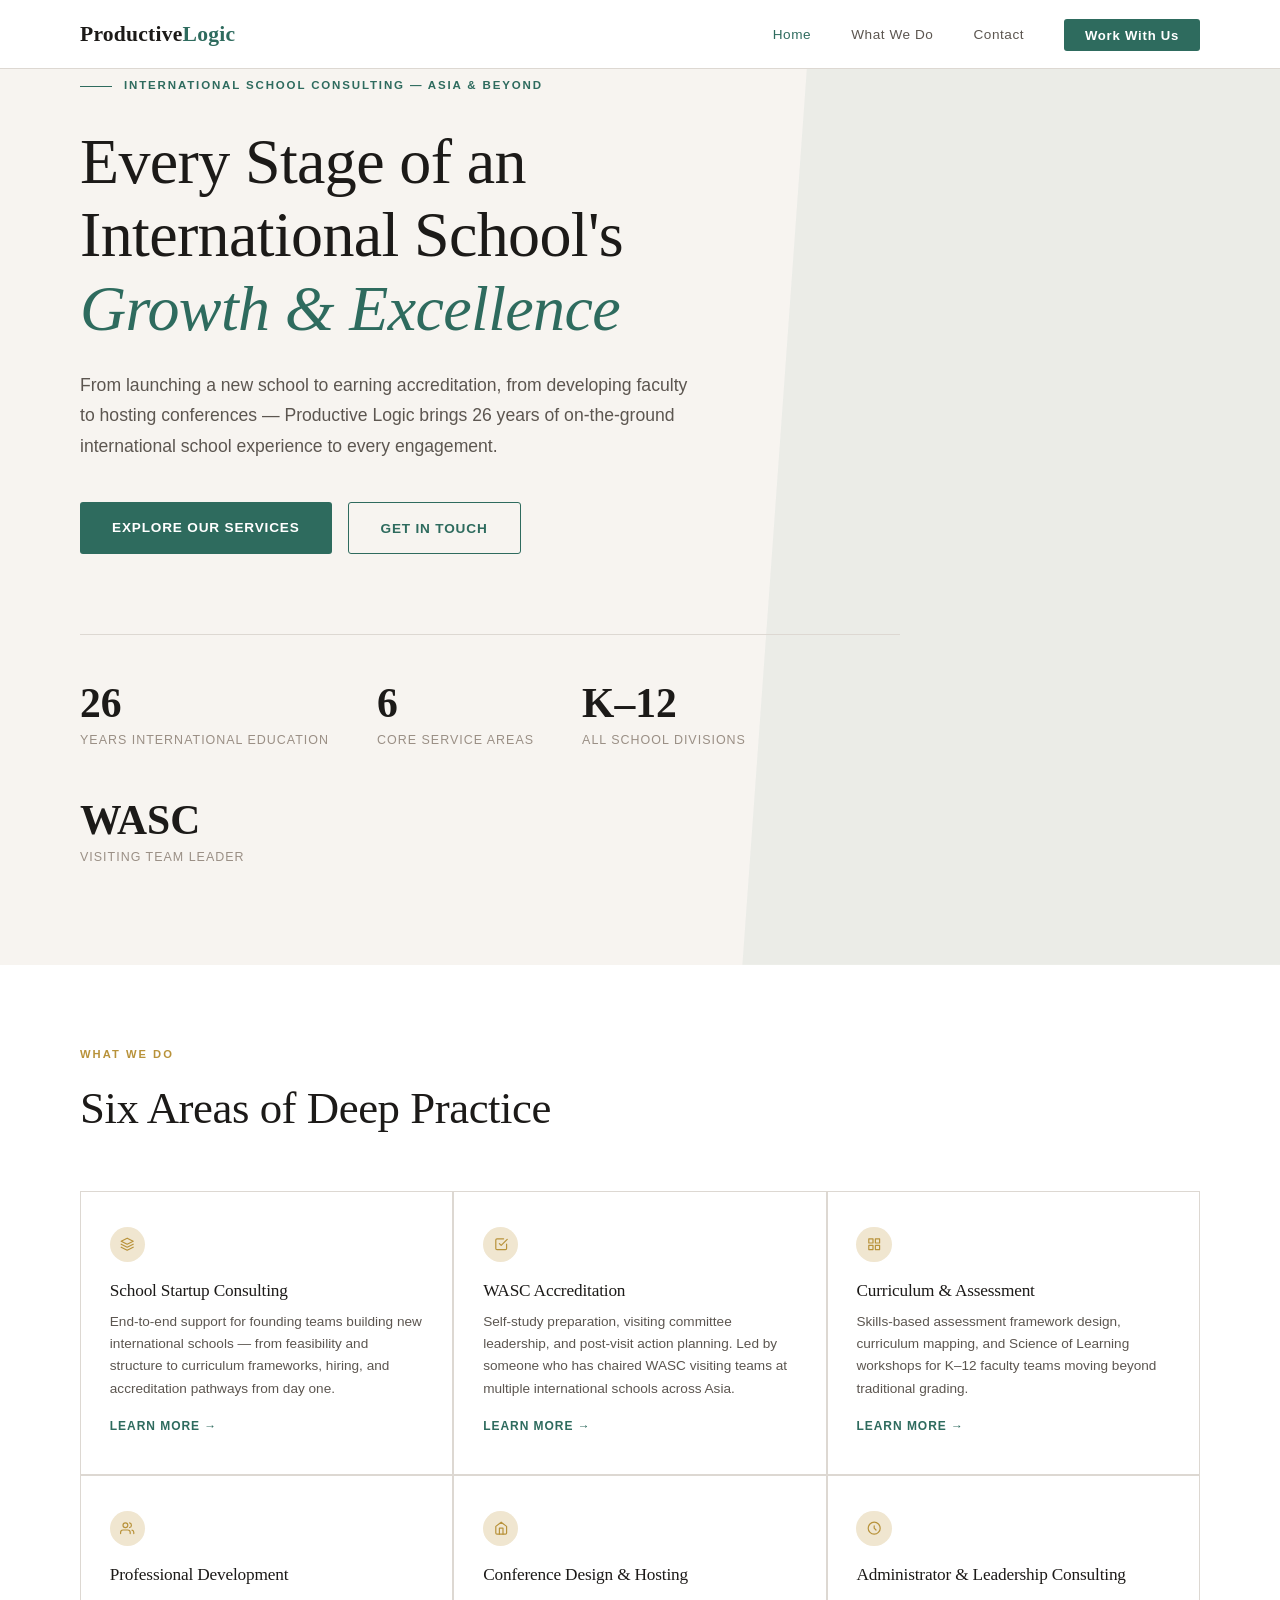
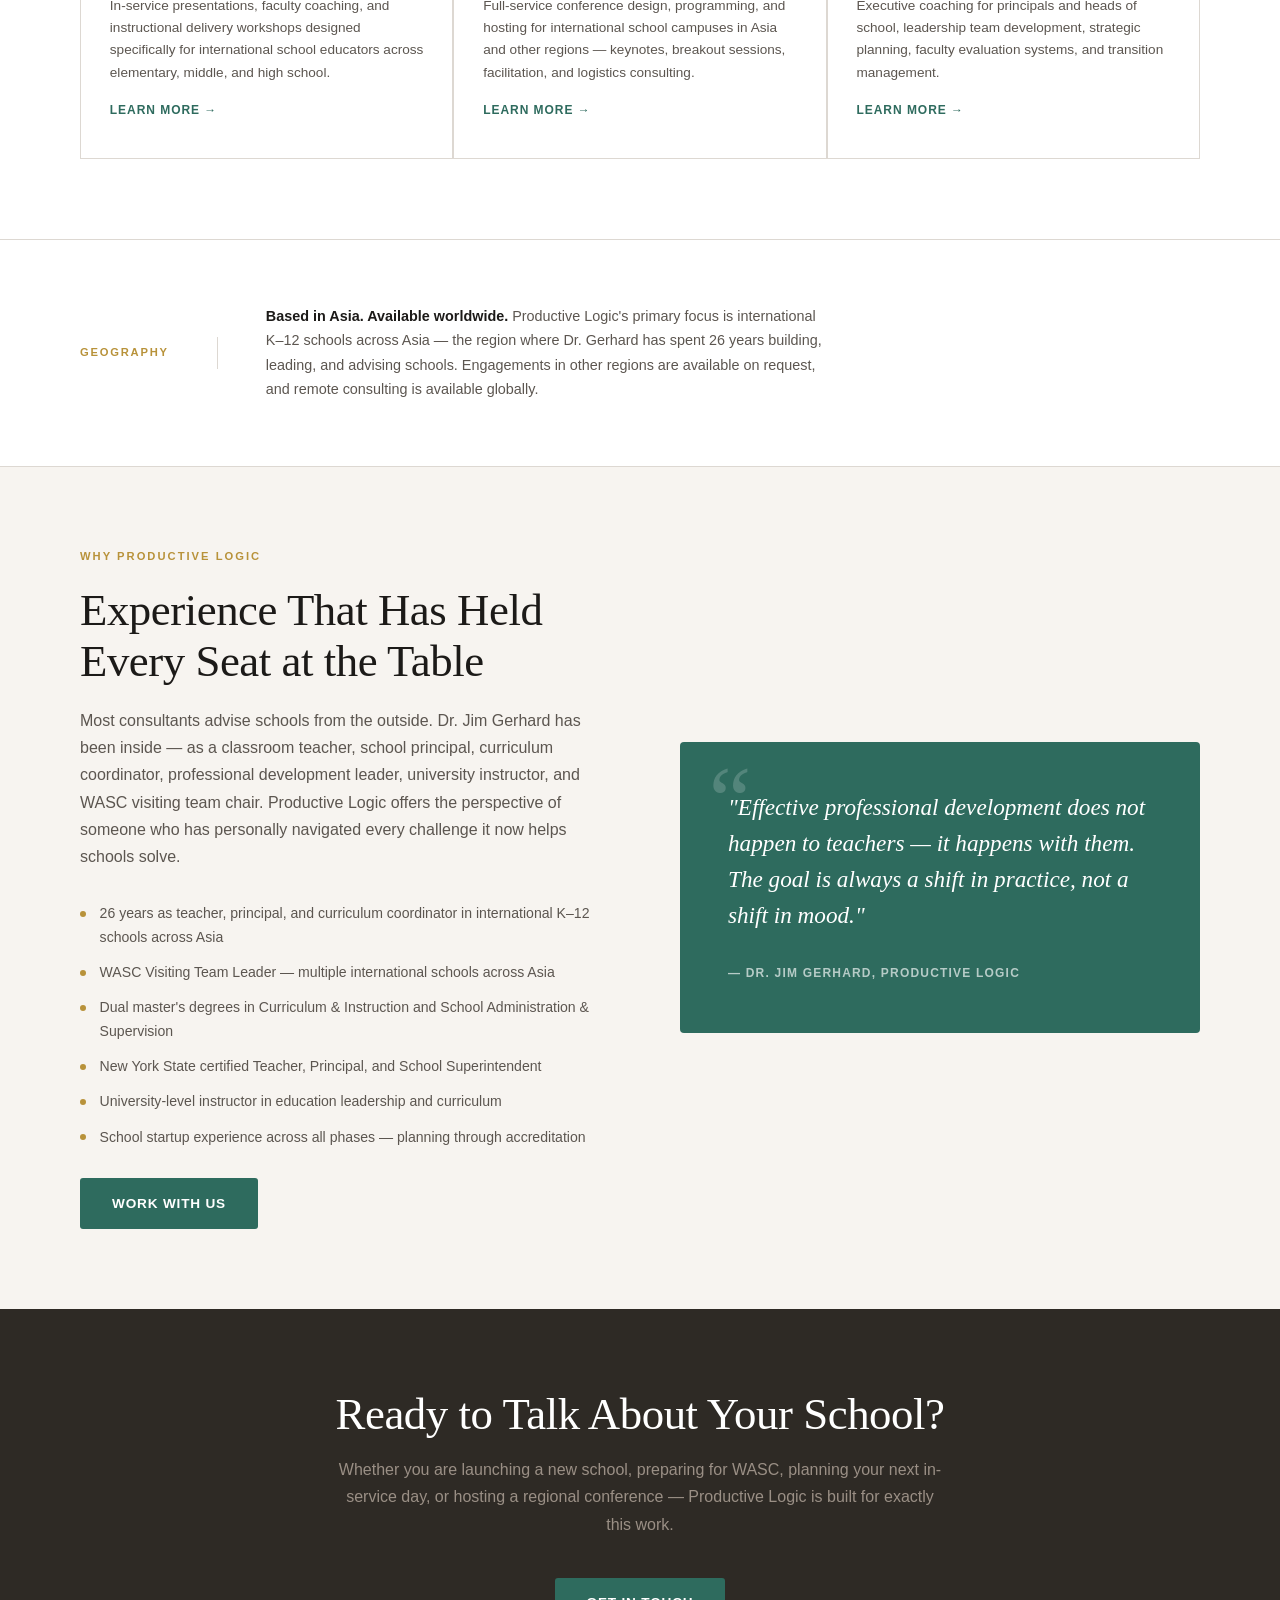
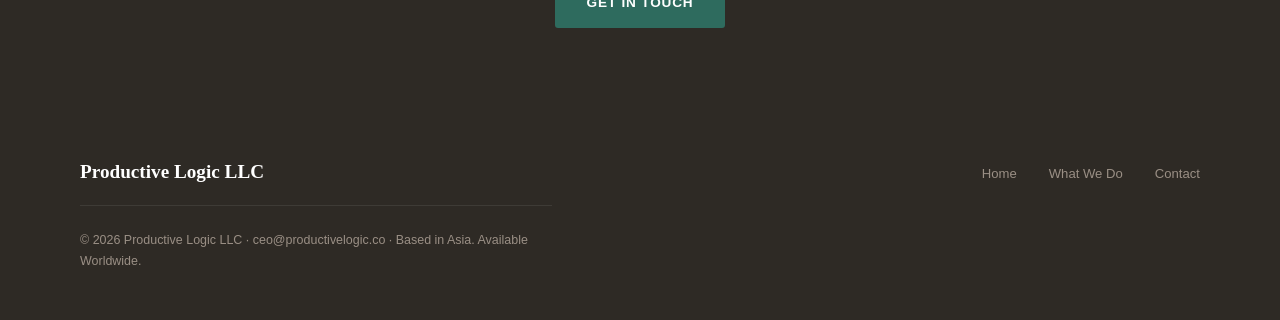
==== index.html @ 3f5b467a "Rename index (1).html to index.html" ====
<!DOCTYPE html>
<html lang="en">
<head>
  <meta charset="UTF-8" />
  <meta name="viewport" content="width=device-width, initial-scale=1.0" />
  <title>Productive Logic — International School Consulting & Professional Development</title>
  <meta name="description" content="Productive Logic partners with international K–12 schools across Asia and beyond — from school startup to WASC accreditation, professional development, curriculum design, conference hosting, and leadership consulting." />
  <link rel="stylesheet" href="css/style.css" />
  <style>
    /* ── Hero ── */
    .hero {
      min-height: 92vh;
      display: flex;
      align-items: center;
      background: var(--warm-bg);
      position: relative;
      overflow: hidden;
    }
    .hero::before {
      content: '';
      position: absolute;
      top: 0; right: 0;
      width: 42%;
      height: 100%;
      background: var(--accent);
      opacity: 0.06;
      clip-path: polygon(12% 0, 100% 0, 100% 100%, 0% 100%);
    }
    .hero-content { position: relative; z-index: 1; max-width: 820px; }
    .hero-eyebrow {
      display: inline-flex;
      align-items: center;
      gap: 0.75rem;
      font-size: 0.72rem;
      font-weight: 600;
      letter-spacing: 0.16em;
      text-transform: uppercase;
      color: var(--accent);
      margin-bottom: 1.8rem;
    }
    .hero-eyebrow::before {
      content: '';
      display: block;
      width: 2rem;
      height: 1.5px;
      background: var(--accent);
    }
    .hero h1 { margin-bottom: 1.5rem; color: var(--ink); }
    .hero h1 em { font-style: italic; color: var(--accent); }
    .hero-sub {
      font-size: 1.1rem;
      line-height: 1.75;
      color: var(--slate);
      margin-bottom: 2.5rem;
      max-width: 64ch;
    }
    .hero-actions { display: flex; gap: 1rem; flex-wrap: wrap; }
    .hero-stat-row {
      display: flex;
      gap: 3rem;
      margin-top: 5rem;
      padding-top: 3rem;
      border-top: 1px solid var(--rule);
      flex-wrap: wrap;
    }
    .hero-stat strong {
      display: block;
      font-family: 'Cormorant Garamond', serif;
      font-size: 2.6rem;
      font-weight: 600;
      color: var(--ink);
      line-height: 1;
    }
    .hero-stat span {
      font-size: 0.78rem;
      font-weight: 500;
      letter-spacing: 0.08em;
      text-transform: uppercase;
      color: var(--mid);
    }

    /* ── Services Grid ── */
    .services-strip { background: var(--white); padding: 5rem 0; }
    .services-grid {
      display: grid;
      grid-template-columns: repeat(3, 1fr);
      gap: 2px;
      background: var(--rule);
      border: 1px solid var(--rule);
      margin-top: 3.5rem;
    }
    .service-card {
      background: var(--white);
      padding: 2.2rem 1.8rem;
      transition: background 0.22s;
    }
    .service-card:hover { background: var(--warm-bg); }
    .service-icon {
      width: 2.2rem;
      height: 2.2rem;
      background: var(--gold-lt);
      border-radius: 50%;
      display: flex;
      align-items: center;
      justify-content: center;
      margin-bottom: 1.2rem;
    }
    .service-icon svg {
      width: 0.9rem; height: 0.9rem;
      stroke: var(--gold); fill: none;
      stroke-width: 2; stroke-linecap: round; stroke-linejoin: round;
    }
    .service-card h3 { font-size: 1.08rem; color: var(--ink); margin-bottom: 0.6rem; }
    .service-card p  { font-size: 0.85rem; line-height: 1.65; color: var(--slate); }
    .card-link {
      display: inline-flex;
      align-items: center;
      gap: 0.4rem;
      margin-top: 1rem;
      font-size: 0.75rem;
      font-weight: 600;
      letter-spacing: 0.08em;
      text-transform: uppercase;
      color: var(--accent);
      transition: gap 0.2s;
    }
    .card-link:hover { gap: 0.7rem; }

    /* ── Why Strip ── */
    .why-strip { background: var(--warm-bg); padding: 5rem 0; }
    .why-inner {
      display: grid;
      grid-template-columns: 1fr 1fr;
      gap: 5rem;
      align-items: center;
    }
    .why-text h2 { margin-bottom: 1.2rem; }
    .why-text p  { margin-bottom: 1rem; }
    .why-credentials {
      list-style: none;
      margin-top: 2rem;
      display: flex;
      flex-direction: column;
      gap: 0.7rem;
    }
    .why-credentials li {
      display: flex;
      align-items: flex-start;
      gap: 0.85rem;
      font-size: 0.88rem;
      color: var(--slate);
    }
    .why-credentials li::before {
      content: '';
      flex-shrink: 0;
      width: 6px; height: 6px;
      border-radius: 50%;
      background: var(--gold);
      margin-top: 0.55rem;
    }
    .why-pull {
      background: var(--accent);
      color: var(--white);
      padding: 3rem;
      border-radius: 4px;
      position: relative;
    }
    .why-pull::before {
      content: '\201C';
      font-family: 'Cormorant Garamond', serif;
      font-size: 6rem;
      line-height: 0.7;
      color: rgba(255,255,255,0.18);
      position: absolute;
      top: 1.5rem; left: 1.8rem;
    }
    .why-pull blockquote {
      font-family: 'Cormorant Garamond', serif;
      font-size: 1.45rem;
      font-style: italic;
      line-height: 1.55;
      color: var(--white);
      position: relative;
      z-index: 1;
      margin-bottom: 1.5rem;
    }
    .why-pull cite {
      font-size: 0.75rem;
      font-style: normal;
      font-weight: 600;
      letter-spacing: 0.1em;
      text-transform: uppercase;
      color: rgba(255,255,255,0.65);
    }

    /* ── Geography strip ── */
    .geo-strip {
      background: var(--white);
      padding: 4rem 0;
      border-top: 1px solid var(--rule);
      border-bottom: 1px solid var(--rule);
    }
    .geo-inner {
      display: flex;
      align-items: center;
      gap: 3rem;
      flex-wrap: wrap;
    }
    .geo-label {
      font-size: 0.7rem;
      font-weight: 600;
      letter-spacing: 0.16em;
      text-transform: uppercase;
      color: var(--gold);
      flex-shrink: 0;
    }
    .geo-rule { width: 1px; height: 2rem; background: var(--rule); }
    .geo-text {
      font-size: 0.9rem;
      color: var(--slate);
      max-width: 70ch;
    }
    .geo-text strong { color: var(--ink); }

    /* ── CTA Banner ── */
    .cta-banner { background: var(--warm-dark); padding: 5rem 0; text-align: center; }
    .cta-banner h2 { color: var(--white); margin-bottom: 1rem; }
    .cta-banner p  { color: var(--mid); margin: 0 auto 2.5rem; font-size: 1rem; }

    @media (max-width: 900px) {
      .services-grid { grid-template-columns: repeat(2, 1fr); }
    }
    @media (max-width: 768px) {
      .hero { min-height: auto; padding: 4rem 0 3rem; }
      .hero-stat-row { gap: 2rem; margin-top: 3rem; padding-top: 2rem; }
      .services-grid { grid-template-columns: 1fr; }
      .why-inner { grid-template-columns: 1fr; gap: 2.5rem; }
      .geo-rule { display: none; }
    }
  </style>
</head>
<body class="page-body">

  <nav>
    <div class="nav-inner">
      <a href="index.html" class="nav-logo">Productive<span>Logic</span></a>
      <button class="nav-toggle" aria-label="Toggle menu"><span></span><span></span><span></span></button>
      <ul class="nav-links">
        <li><a href="index.html" class="active">Home</a></li>
        <li><a href="what-we-do.html">What We Do</a></li>
        <li><a href="contact.html">Contact</a></li>
        <li><a href="contact.html" class="nav-cta">Work With Us</a></li>
      </ul>
    </div>
  </nav>

  <section class="hero">
    <div class="container">
      <div class="hero-content">
        <span class="hero-eyebrow">International School Consulting — Asia &amp; Beyond</span>
        <h1>Every Stage of an<br>International School's<br><em>Growth &amp; Excellence</em></h1>
        <p class="hero-sub">
          From launching a new school to earning accreditation, from developing faculty to hosting conferences — Productive Logic brings 26 years of on-the-ground international school experience to every engagement.
        </p>
        <div class="hero-actions">
          <a href="what-we-do.html" class="btn btn-primary">Explore Our Services</a>
          <a href="contact.html" class="btn btn-outline">Get in Touch</a>
        </div>
        <div class="hero-stat-row">
          <div class="hero-stat"><strong>26</strong><span>Years International Education</span></div>
          <div class="hero-stat"><strong>6</strong><span>Core Service Areas</span></div>
          <div class="hero-stat"><strong>K–12</strong><span>All School Divisions</span></div>
          <div class="hero-stat"><strong>WASC</strong><span>Visiting Team Leader</span></div>
        </div>
      </div>
    </div>
  </section>

  <section class="services-strip">
    <div class="container">
      <span class="section-label">What We Do</span>
      <h2>Six Areas of Deep Practice</h2>

      <div class="services-grid">

        <div class="service-card">
          <div class="service-icon">
            <svg viewBox="0 0 24 24"><path d="M12 2L2 7l10 5 10-5-10-5zM2 17l10 5 10-5M2 12l10 5 10-5"/></svg>
          </div>
          <h3>School Startup Consulting</h3>
          <p>End-to-end support for founding teams building new international schools — from feasibility and structure to curriculum frameworks, hiring, and accreditation pathways from day one.</p>
          <a href="what-we-do.html#startup" class="card-link">Learn more →</a>
        </div>

        <div class="service-card">
          <div class="service-icon">
            <svg viewBox="0 0 24 24"><path d="M9 11l3 3L22 4"/><path d="M21 12v7a2 2 0 01-2 2H5a2 2 0 01-2-2V5a2 2 0 012-2h11"/></svg>
          </div>
          <h3>WASC Accreditation</h3>
          <p>Self-study preparation, visiting committee leadership, and post-visit action planning. Led by someone who has chaired WASC visiting teams at multiple international schools across Asia.</p>
          <a href="what-we-do.html#wasc" class="card-link">Learn more →</a>
        </div>

        <div class="service-card">
          <div class="service-icon">
            <svg viewBox="0 0 24 24"><rect x="3" y="3" width="7" height="7"/><rect x="14" y="3" width="7" height="7"/><rect x="14" y="14" width="7" height="7"/><rect x="3" y="14" width="7" height="7"/></svg>
          </div>
          <h3>Curriculum &amp; Assessment</h3>
          <p>Skills-based assessment framework design, curriculum mapping, and Science of Learning workshops for K–12 faculty teams moving beyond traditional grading.</p>
          <a href="what-we-do.html#curriculum" class="card-link">Learn more →</a>
        </div>

        <div class="service-card">
          <div class="service-icon">
            <svg viewBox="0 0 24 24"><path d="M17 21v-2a4 4 0 00-4-4H5a4 4 0 00-4 4v2"/><circle cx="9" cy="7" r="4"/><path d="M23 21v-2a4 4 0 00-3-3.87M16 3.13a4 4 0 010 7.75"/></svg>
          </div>
          <h3>Professional Development</h3>
          <p>In-service presentations, faculty coaching, and instructional delivery workshops designed specifically for international school educators across elementary, middle, and high school.</p>
          <a href="what-we-do.html#pd" class="card-link">Learn more →</a>
        </div>

        <div class="service-card">
          <div class="service-icon">
            <svg viewBox="0 0 24 24"><path d="M3 9l9-7 9 7v11a2 2 0 01-2 2H5a2 2 0 01-2-2z"/><polyline points="9 22 9 12 15 12 15 22"/></svg>
          </div>
          <h3>Conference Design &amp; Hosting</h3>
          <p>Full-service conference design, programming, and hosting for international school campuses in Asia and other regions — keynotes, breakout sessions, facilitation, and logistics consulting.</p>
          <a href="what-we-do.html#conferences" class="card-link">Learn more →</a>
        </div>

        <div class="service-card">
          <div class="service-icon">
            <svg viewBox="0 0 24 24"><circle cx="12" cy="12" r="10"/><path d="M12 8v4l3 3"/></svg>
          </div>
          <h3>Administrator &amp; Leadership Consulting</h3>
          <p>Executive coaching for principals and heads of school, leadership team development, strategic planning, faculty evaluation systems, and transition management.</p>
          <a href="what-we-do.html#leadership" class="card-link">Learn more →</a>
        </div>

      </div>
    </div>
  </section>

  <div class="geo-strip">
    <div class="container">
      <div class="geo-inner">
        <span class="geo-label">Geography</span>
        <div class="geo-rule"></div>
        <p class="geo-text">
          <strong>Based in Asia. Available worldwide.</strong> Productive Logic's primary focus is international K–12 schools across Asia — the region where Dr. Gerhard has spent 26 years building, leading, and advising schools. Engagements in other regions are available on request, and remote consulting is available globally.
        </p>
      </div>
    </div>
  </div>

  <section class="why-strip">
    <div class="container">
      <div class="why-inner">
        <div class="why-text">
          <span class="section-label">Why Productive Logic</span>
          <h2>Experience That Has Held Every Seat at the Table</h2>
          <p>
            Most consultants advise schools from the outside. Dr. Jim Gerhard has been inside — as a classroom teacher, school principal, curriculum coordinator, professional development leader, university instructor, and WASC visiting team chair. Productive Logic offers the perspective of someone who has personally navigated every challenge it now helps schools solve.
          </p>
          <ul class="why-credentials">
            <li>26 years as teacher, principal, and curriculum coordinator in international K–12 schools across Asia</li>
            <li>WASC Visiting Team Leader — multiple international schools across Asia</li>
            <li>Dual master's degrees in Curriculum &amp; Instruction and School Administration &amp; Supervision</li>
            <li>New York State certified Teacher, Principal, and School Superintendent</li>
            <li>University-level instructor in education leadership and curriculum</li>
            <li>School startup experience across all phases — planning through accreditation</li>
          </ul>
          <a href="contact.html" class="btn btn-primary" style="margin-top:1.8rem;">Work With Us</a>
        </div>
        <div class="why-pull">
          <blockquote>
            "Effective professional development does not happen to teachers — it happens with them. The goal is always a shift in practice, not a shift in mood."
          </blockquote>
          <cite>— Dr. Jim Gerhard, Productive Logic</cite>
        </div>
      </div>
    </div>
  </section>

  <section class="cta-banner">
    <div class="container">
      <h2>Ready to Talk About Your School?</h2>
      <p>Whether you are launching a new school, preparing for WASC, planning your next in-service day, or hosting a regional conference — Productive Logic is built for exactly this work.</p>
      <a href="contact.html" class="btn btn-primary">Get in Touch</a>
    </div>
  </section>

  <footer>
    <div class="container">
      <div class="footer-inner">
        <div class="footer-logo">Productive Logic LLC</div>
        <ul class="footer-links">
          <li><a href="index.html">Home</a></li>
          <li><a href="what-we-do.html">What We Do</a></li>
          <li><a href="contact.html">Contact</a></li>
        </ul>
      </div>
      <p class="footer-copy">© 2026 Productive Logic LLC · ceo@productivelogic.co · Based in Asia. Available Worldwide.</p>
    </div>
  </footer>

  <script src="js/main.js"></script>
</body>
</html>
---- css/style.css ----
/* ============================================
   PRODUCTIVE LOGIC — Design System
   Palette: Modern Warm
   ============================================ */

:root {
  --ink:        #1C1A18;
  --warm-dark:  #2E2A25;
  --slate:      #5C5650;
  --mid:        #9A8F85;
  --rule:       #DDD8D2;
  --warm-bg:    #F7F4F0;
  --white:      #FFFFFF;
  --accent:     #2E6B5E;   /* deep teal — confident, international */
  --accent-lt:  #3D8C7C;
  --gold:       #B8923A;   /* warm credential marker */
  --gold-lt:    #F0E6D0;
}

/* ---- Reset ---- */
*, *::before, *::after { box-sizing: border-box; margin: 0; padding: 0; }
html { font-size: 16px; scroll-behavior: smooth; }
img { display: block; max-width: 100%; }
a { color: inherit; text-decoration: none; }

/* ---- Typography ---- */
@import url('https://fonts.googleapis.com/css2?family=Cormorant+Garamond:ital,wght@0,400;0,500;0,600;1,400;1,500&family=Inter:wght@300;400;500;600&display=swap');

body {
  font-family: 'Inter', sans-serif;
  font-weight: 400;
  font-size: 1rem;
  line-height: 1.7;
  color: var(--ink);
  background: var(--white);
  -webkit-font-smoothing: antialiased;
}

h1, h2, h3, h4 {
  font-family: 'Cormorant Garamond', serif;
  font-weight: 500;
  line-height: 1.15;
  letter-spacing: -0.01em;
}

h1 { font-size: clamp(2.4rem, 5vw, 4rem); }
h2 { font-size: clamp(1.8rem, 3.5vw, 2.8rem); }
h3 { font-size: clamp(1.3rem, 2.5vw, 1.8rem); }
h4 { font-size: 1.2rem; }

p { color: var(--slate); max-width: 68ch; }

/* ---- Layout ---- */
.container {
  width: 90%;
  max-width: 1120px;
  margin: 0 auto;
}

section { padding: 6rem 0; }
section:first-of-type { padding-top: 0; }

.section-label {
  font-family: 'Inter', sans-serif;
  font-size: 0.7rem;
  font-weight: 600;
  letter-spacing: 0.18em;
  text-transform: uppercase;
  color: var(--gold);
  display: block;
  margin-bottom: 1.2rem;
}

/* ---- Navigation ---- */
nav {
  position: fixed;
  top: 0; left: 0; right: 0;
  z-index: 100;
  background: rgba(255,255,255,0.95);
  backdrop-filter: blur(8px);
  border-bottom: 1px solid var(--rule);
}

.nav-inner {
  display: flex;
  align-items: center;
  justify-content: space-between;
  height: 68px;
  width: 90%;
  max-width: 1120px;
  margin: 0 auto;
}

.nav-logo {
  font-family: 'Cormorant Garamond', serif;
  font-size: 1.35rem;
  font-weight: 600;
  color: var(--ink);
  letter-spacing: 0.01em;
}

.nav-logo span {
  color: var(--accent);
}

.nav-links {
  display: flex;
  gap: 2.5rem;
  list-style: none;
}

.nav-links a {
  font-size: 0.85rem;
  font-weight: 500;
  color: var(--slate);
  letter-spacing: 0.04em;
  transition: color 0.2s;
}

.nav-links a:hover,
.nav-links a.active { color: var(--accent); }

.nav-cta {
  background: var(--accent);
  color: var(--white) !important;
  padding: 0.55rem 1.3rem;
  border-radius: 3px;
  font-size: 0.82rem !important;
  font-weight: 600 !important;
  letter-spacing: 0.06em !important;
  transition: background 0.2s !important;
}

.nav-cta:hover { background: var(--accent-lt) !important; color: var(--white) !important; }

/* Mobile nav toggle */
.nav-toggle {
  display: none;
  flex-direction: column;
  gap: 5px;
  cursor: pointer;
  background: none;
  border: none;
  padding: 4px;
}
.nav-toggle span {
  display: block;
  width: 24px;
  height: 2px;
  background: var(--ink);
  transition: all 0.3s;
}

/* ---- Buttons ---- */
.btn {
  display: inline-block;
  padding: 0.85rem 2rem;
  font-family: 'Inter', sans-serif;
  font-size: 0.85rem;
  font-weight: 600;
  letter-spacing: 0.06em;
  text-transform: uppercase;
  border-radius: 3px;
  transition: all 0.22s;
  cursor: pointer;
  border: none;
}

.btn-primary {
  background: var(--accent);
  color: var(--white);
}
.btn-primary:hover { background: var(--accent-lt); }

.btn-outline {
  background: transparent;
  color: var(--accent);
  border: 1.5px solid var(--accent);
}
.btn-outline:hover {
  background: var(--accent);
  color: var(--white);
}

/* ---- Dividers ---- */
.rule { border: none; border-top: 1px solid var(--rule); margin: 0; }

/* ---- Footer ---- */
footer {
  background: var(--warm-dark);
  color: var(--mid);
  padding: 3rem 0;
}

.footer-inner {
  display: flex;
  align-items: center;
  justify-content: space-between;
  flex-wrap: wrap;
  gap: 1.5rem;
}

.footer-logo {
  font-family: 'Cormorant Garamond', serif;
  font-size: 1.2rem;
  font-weight: 600;
  color: var(--white);
}

.footer-links {
  display: flex;
  gap: 2rem;
  list-style: none;
}

.footer-links a {
  font-size: 0.82rem;
  color: var(--mid);
  transition: color 0.2s;
}
.footer-links a:hover { color: var(--white); }

.footer-copy {
  font-size: 0.78rem;
  color: var(--mid);
  width: 100%;
  padding-top: 1.5rem;
  border-top: 1px solid rgba(255,255,255,0.08);
  margin-top: 1rem;
}

/* ---- Page wrapper (offset fixed nav) ---- */
.page-body { padding-top: 68px; }

/* ---- Responsive ---- */
@media (max-width: 768px) {
  section { padding: 4rem 0; }

  .nav-links { display: none; flex-direction: column; gap: 0; }
  .nav-links.open {
    display: flex;
    position: absolute;
    top: 68px; left: 0; right: 0;
    background: var(--white);
    border-bottom: 1px solid var(--rule);
    padding: 1rem 0;
  }
  .nav-links.open li a {
    display: block;
    padding: 0.75rem 5%;
    font-size: 1rem;
  }
  .nav-toggle { display: flex; }

  .footer-inner { flex-direction: column; align-items: flex-start; }
}
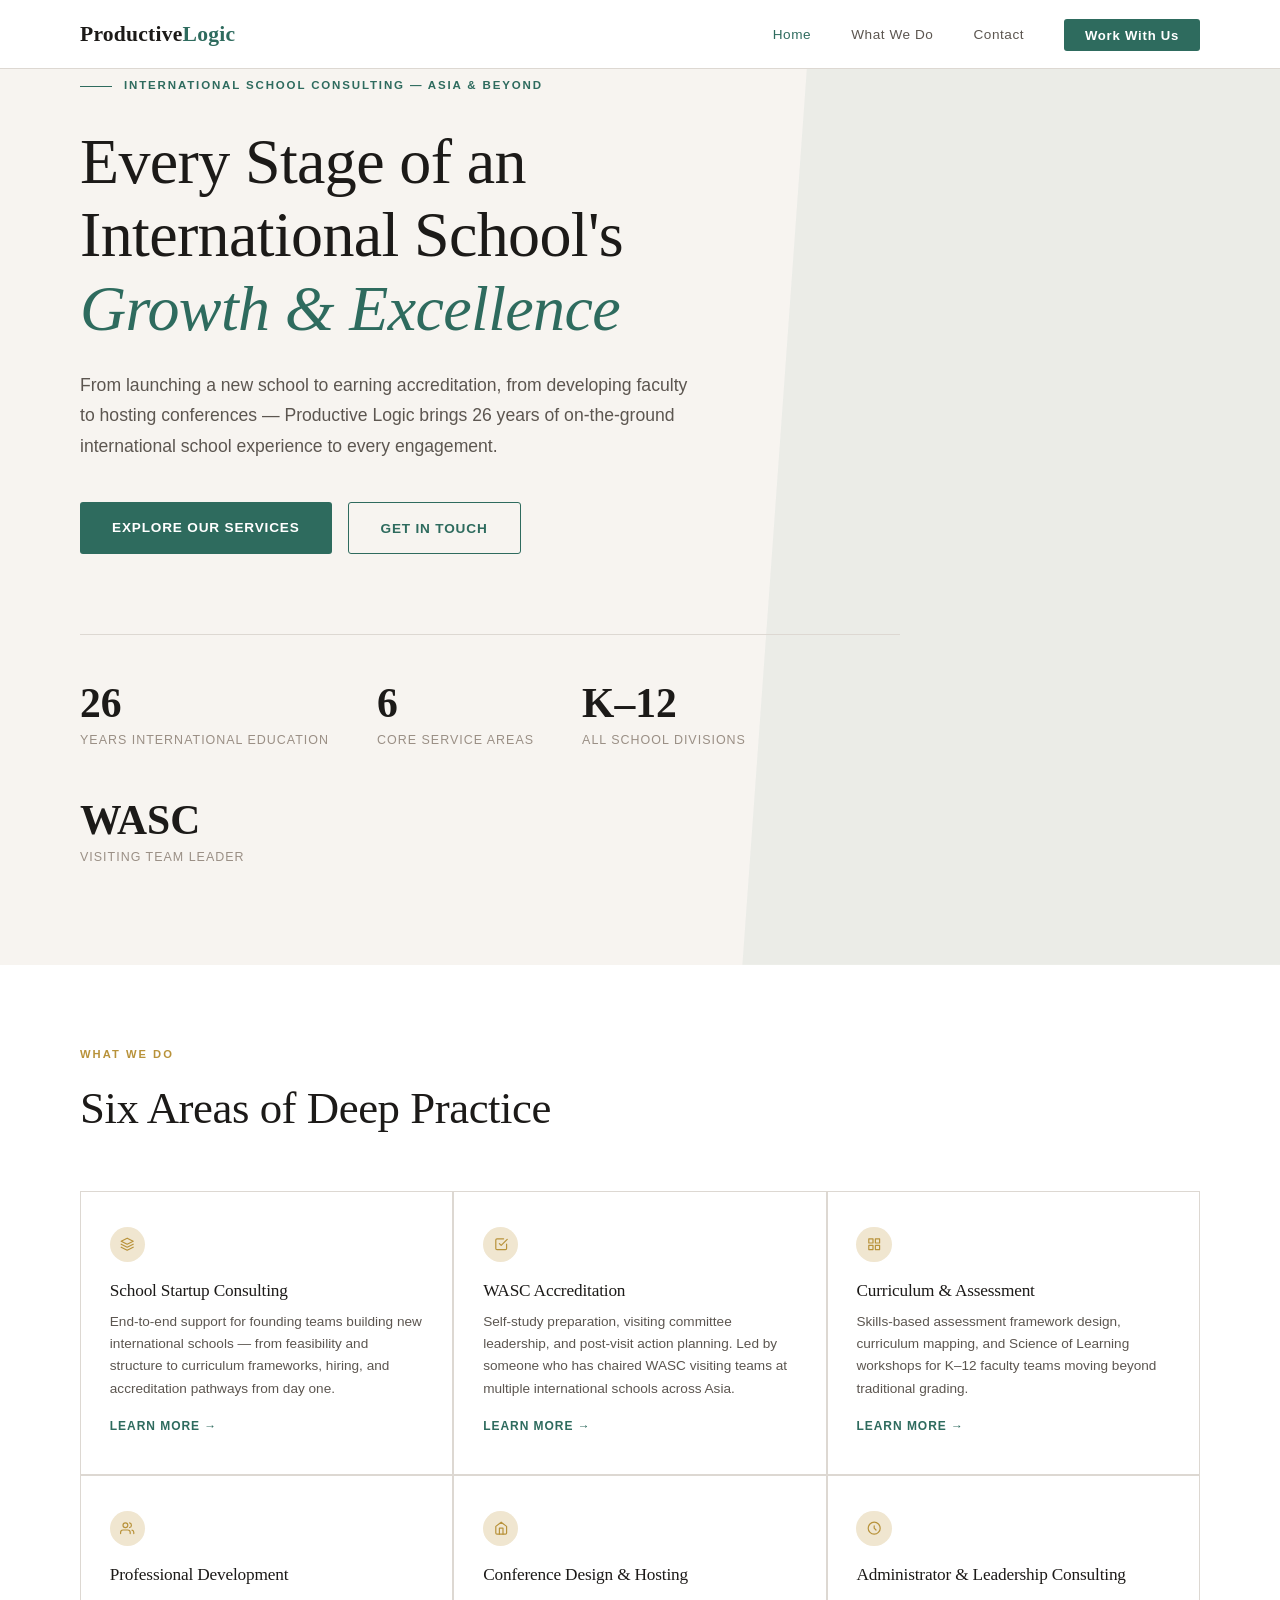
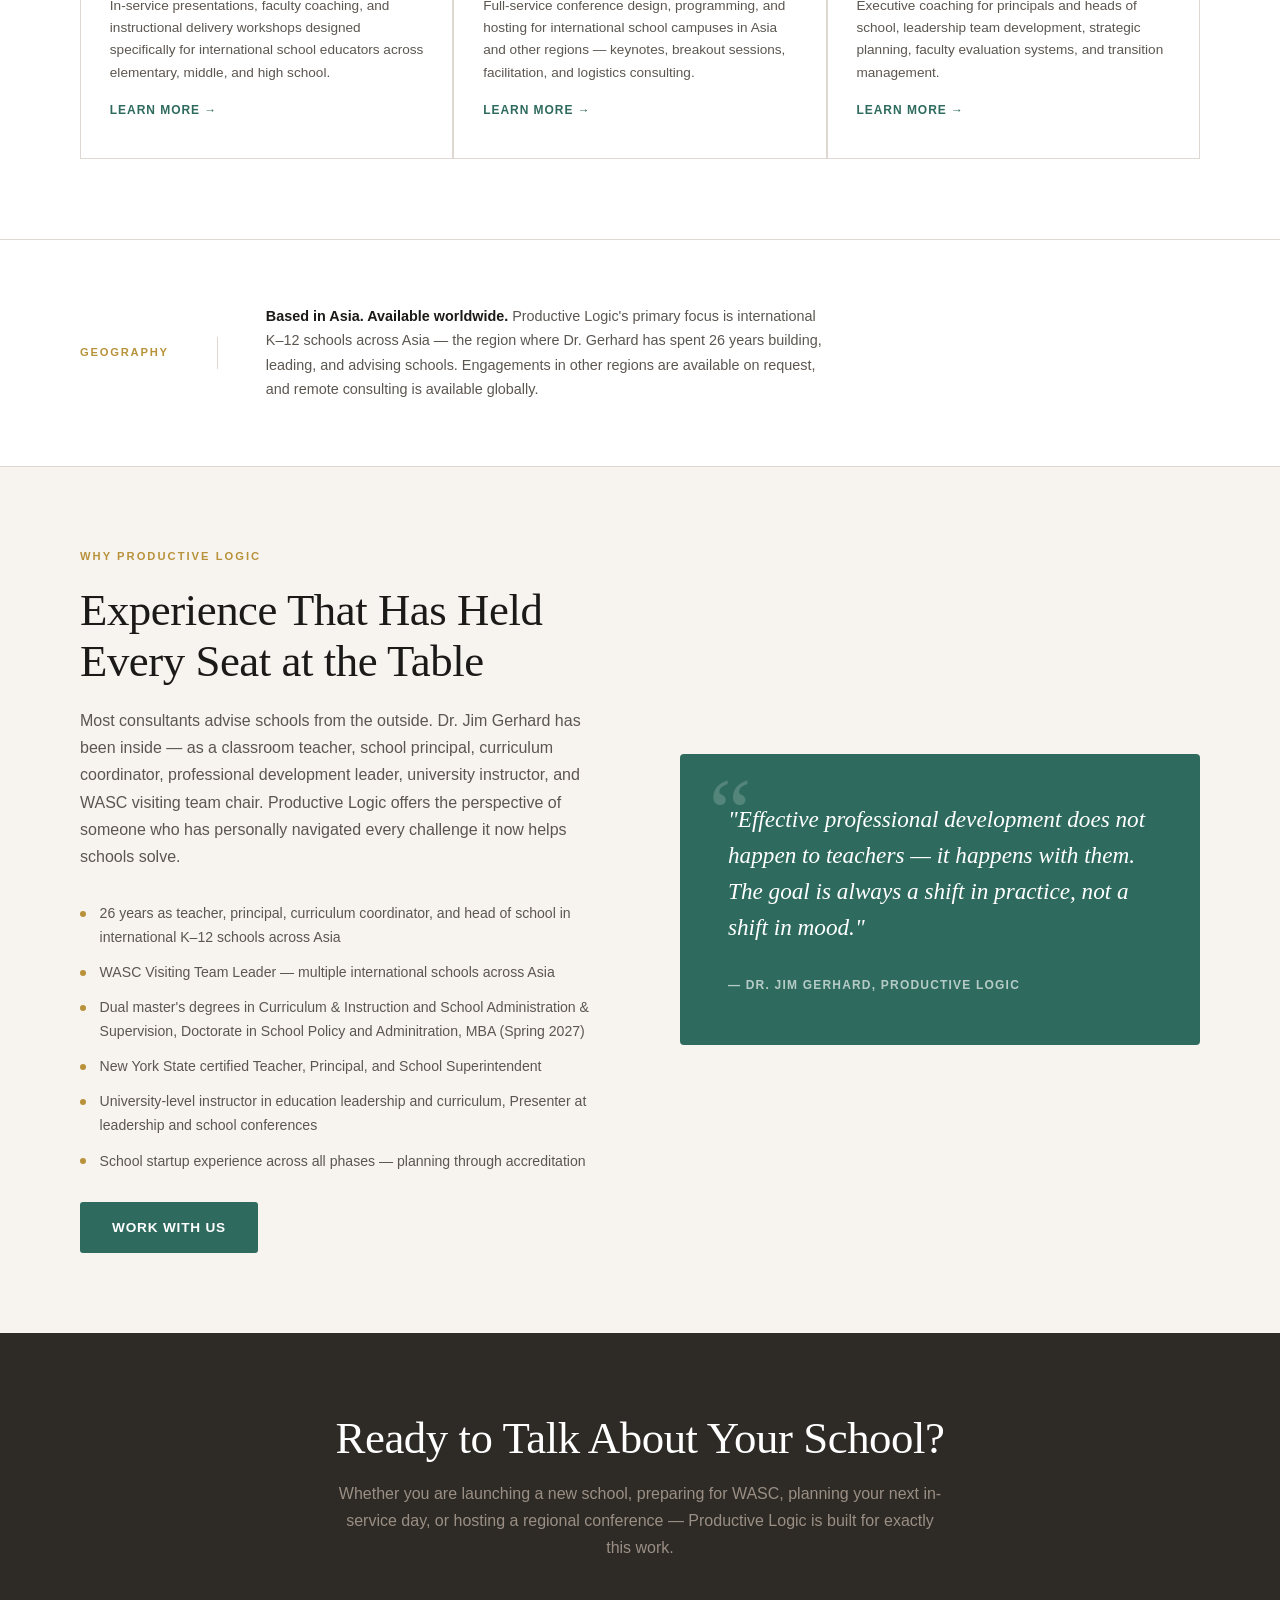
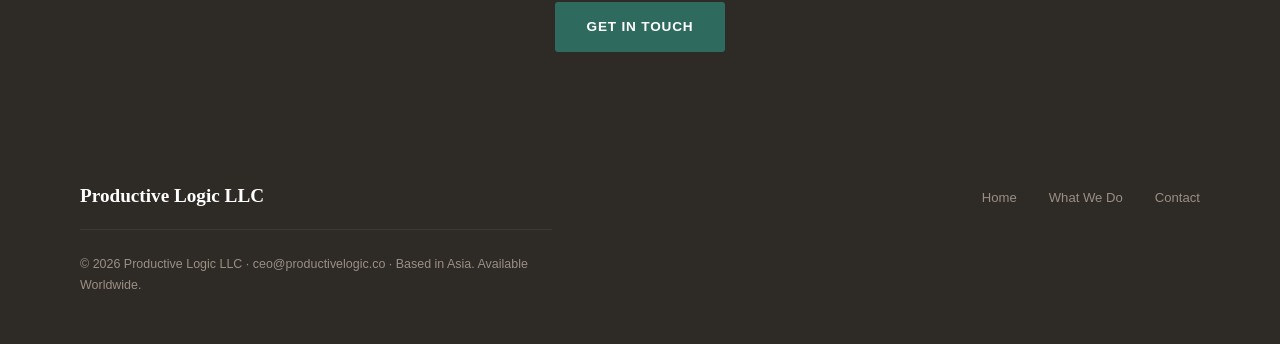
==== commit b252e775: "Update index.html" ====
--- a/index.html
+++ b/index.html
@@ -3,7 +3,7 @@
 <head>
   <meta charset="UTF-8" />
   <meta name="viewport" content="width=device-width, initial-scale=1.0" />
-  <title>Productive Logic — International School Consulting & Professional Development</title>
+  <title>Productive Logic — International School Consulting & Full-Scale Professional Development</title>
   <meta name="description" content="Productive Logic partners with international K–12 schools across Asia and beyond — from school startup to WASC accreditation, professional development, curriculum design, conference hosting, and leadership consulting." />
   <link rel="stylesheet" href="css/style.css" />
   <style>
@@ -363,11 +363,11 @@
             Most consultants advise schools from the outside. Dr. Jim Gerhard has been inside — as a classroom teacher, school principal, curriculum coordinator, professional development leader, university instructor, and WASC visiting team chair. Productive Logic offers the perspective of someone who has personally navigated every challenge it now helps schools solve.
           </p>
           <ul class="why-credentials">
-            <li>26 years as teacher, principal, and curriculum coordinator in international K–12 schools across Asia</li>
+            <li>26 years as teacher, principal, curriculum coordinator, and head of school in international K–12 schools across Asia</li>
             <li>WASC Visiting Team Leader — multiple international schools across Asia</li>
-            <li>Dual master's degrees in Curriculum &amp; Instruction and School Administration &amp; Supervision</li>
+            <li>Dual master's degrees in Curriculum &amp; Instruction and School Administration &amp; Supervision, Doctorate in School Policy and Adminitration, MBA (Spring 2027)</li>
             <li>New York State certified Teacher, Principal, and School Superintendent</li>
-            <li>University-level instructor in education leadership and curriculum</li>
+            <li>University-level instructor in education leadership and curriculum, Presenter at leadership and school conferences</li>
             <li>School startup experience across all phases — planning through accreditation</li>
           </ul>
           <a href="contact.html" class="btn btn-primary" style="margin-top:1.8rem;">Work With Us</a>
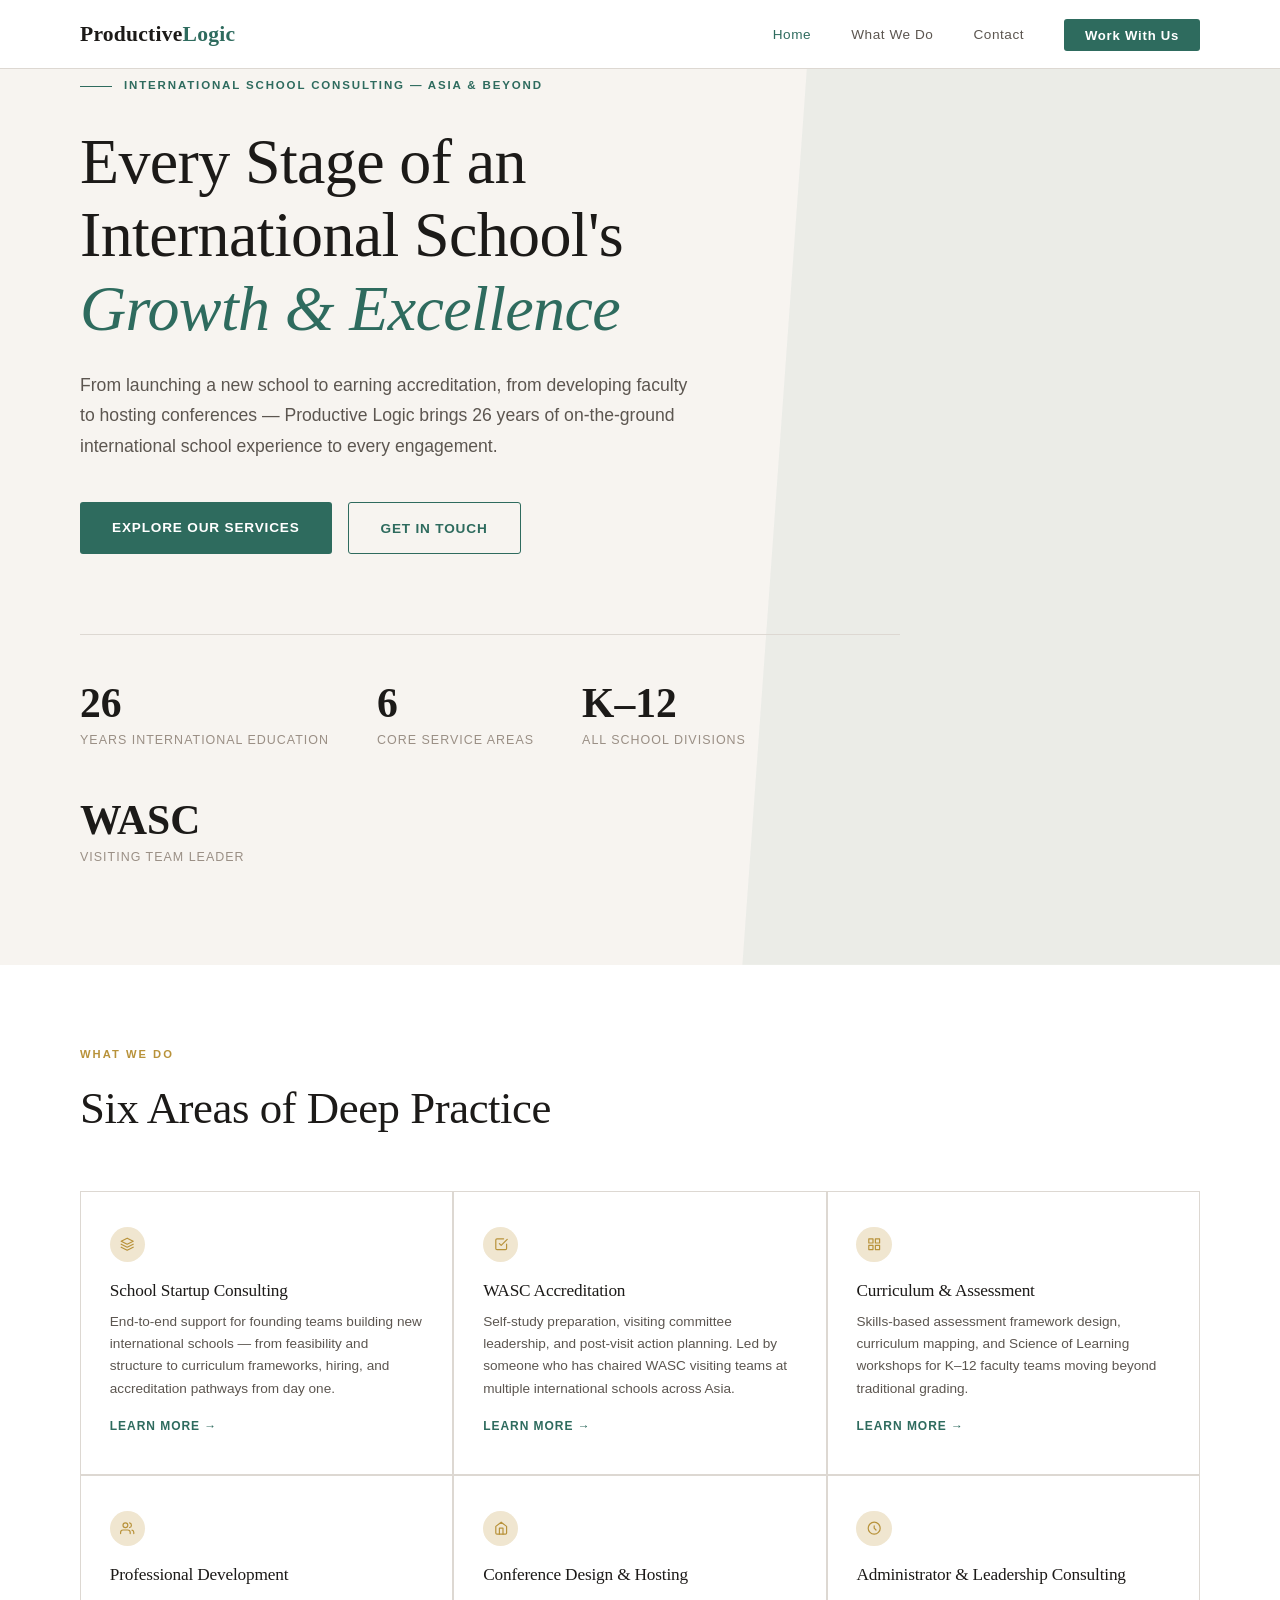
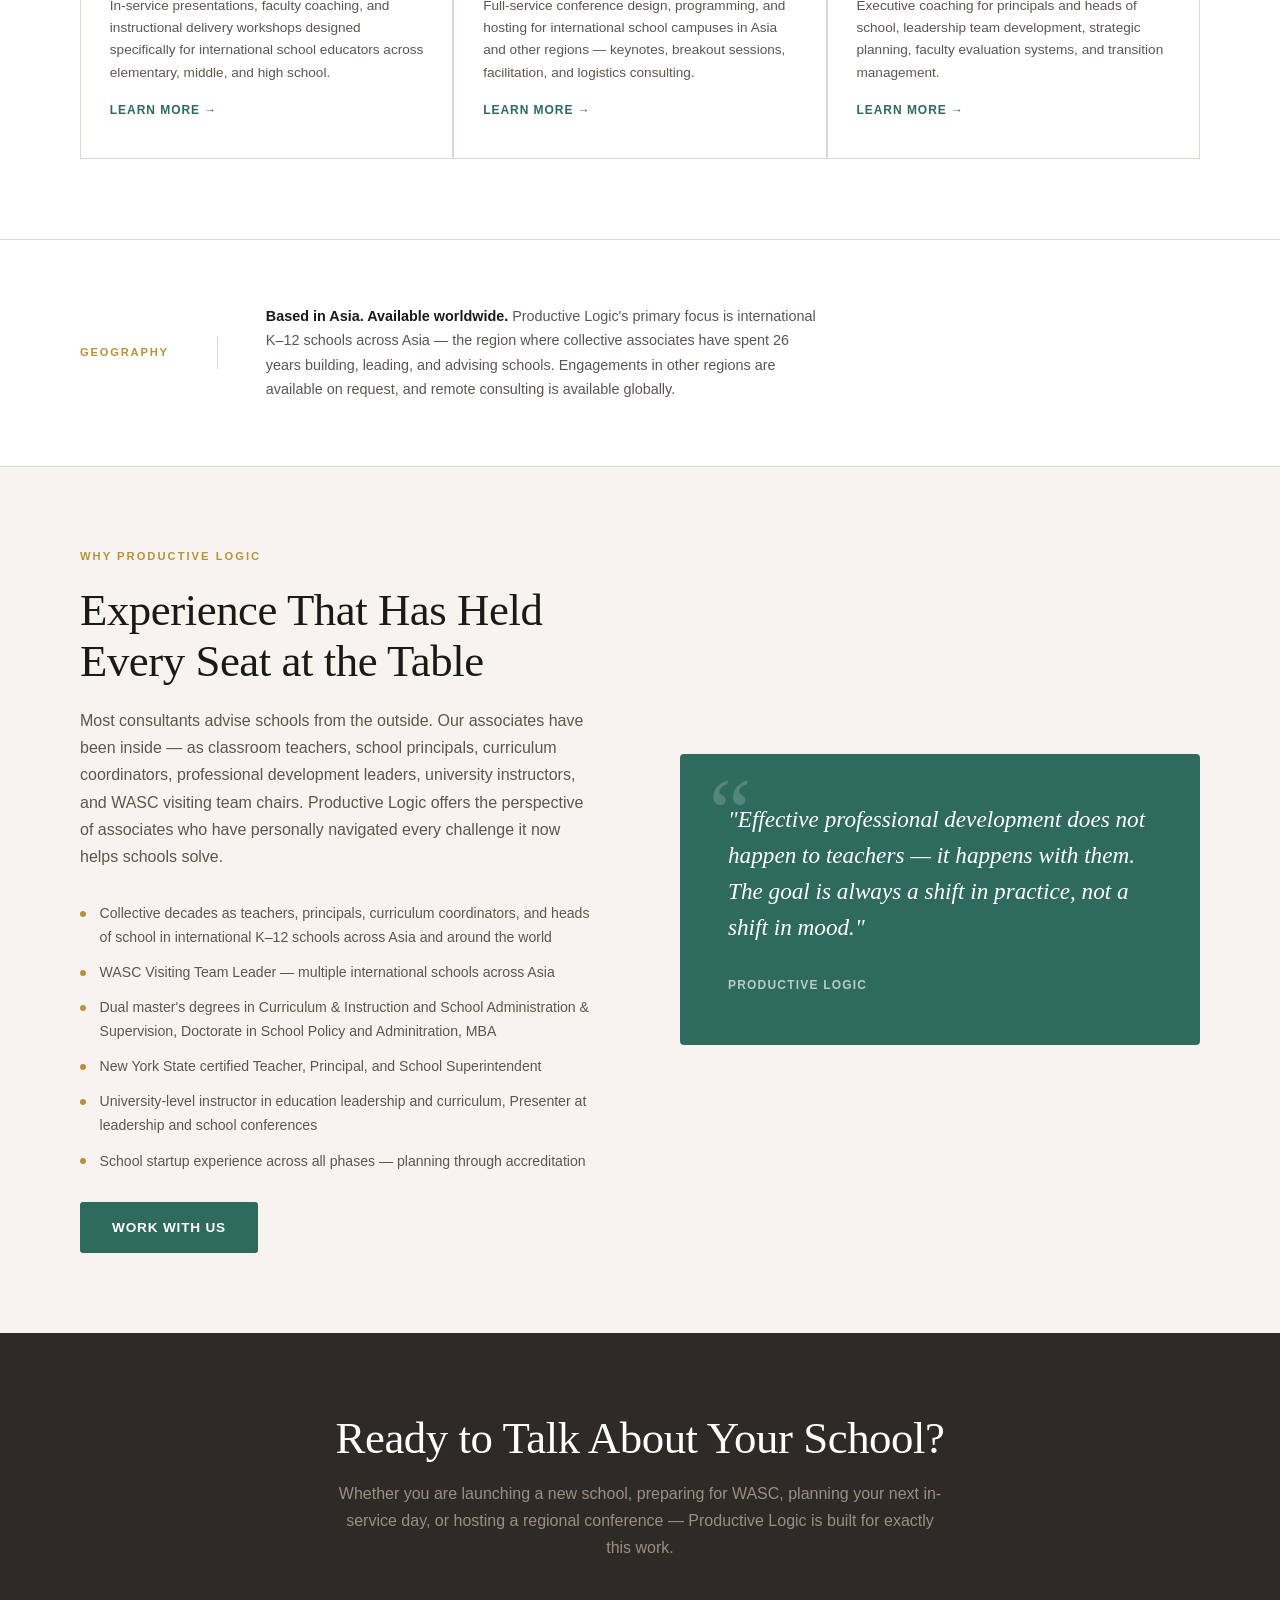
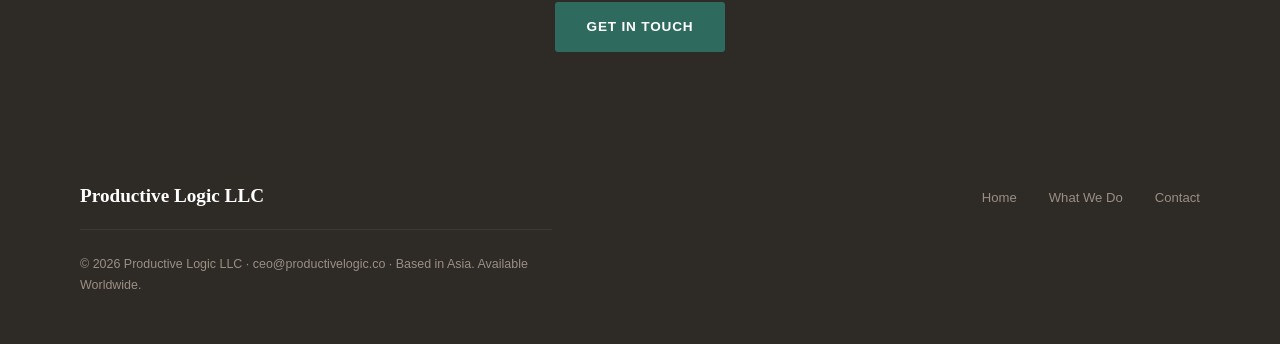
==== commit 64d65bd4: "Update index.html" ====
--- a/index.html
+++ b/index.html
@@ -347,7 +347,7 @@
         <span class="geo-label">Geography</span>
         <div class="geo-rule"></div>
         <p class="geo-text">
-          <strong>Based in Asia. Available worldwide.</strong> Productive Logic's primary focus is international K–12 schools across Asia — the region where Dr. Gerhard has spent 26 years building, leading, and advising schools. Engagements in other regions are available on request, and remote consulting is available globally.
+          <strong>Based in Asia. Available worldwide.</strong> Productive Logic's primary focus is international K–12 schools across Asia — the region where collective associates have spent 26 years building, leading, and advising schools. Engagements in other regions are available on request, and remote consulting is available globally.
         </p>
       </div>
     </div>
@@ -360,12 +360,12 @@
           <span class="section-label">Why Productive Logic</span>
           <h2>Experience That Has Held Every Seat at the Table</h2>
           <p>
-            Most consultants advise schools from the outside. Dr. Jim Gerhard has been inside — as a classroom teacher, school principal, curriculum coordinator, professional development leader, university instructor, and WASC visiting team chair. Productive Logic offers the perspective of someone who has personally navigated every challenge it now helps schools solve.
+            Most consultants advise schools from the outside. Our associates have been inside — as classroom teachers, school principals, curriculum coordinators, professional development leaders, university instructors, and WASC visiting team chairs. Productive Logic offers the perspective of associates who have personally navigated every challenge it now helps schools solve.
           </p>
           <ul class="why-credentials">
-            <li>26 years as teacher, principal, curriculum coordinator, and head of school in international K–12 schools across Asia</li>
+            <li>Collective decades as teachers, principals, curriculum coordinators, and heads of school in international K–12 schools across Asia and around the world</li>
             <li>WASC Visiting Team Leader — multiple international schools across Asia</li>
-            <li>Dual master's degrees in Curriculum &amp; Instruction and School Administration &amp; Supervision, Doctorate in School Policy and Adminitration, MBA (Spring 2027)</li>
+            <li>Dual master's degrees in Curriculum &amp; Instruction and School Administration &amp; Supervision, Doctorate in School Policy and Adminitration, MBA</li>
             <li>New York State certified Teacher, Principal, and School Superintendent</li>
             <li>University-level instructor in education leadership and curriculum, Presenter at leadership and school conferences</li>
             <li>School startup experience across all phases — planning through accreditation</li>
@@ -376,7 +376,7 @@
           <blockquote>
             "Effective professional development does not happen to teachers — it happens with them. The goal is always a shift in practice, not a shift in mood."
           </blockquote>
-          <cite>— Dr. Jim Gerhard, Productive Logic</cite>
+          <cite>Productive Logic</cite>
         </div>
       </div>
     </div>
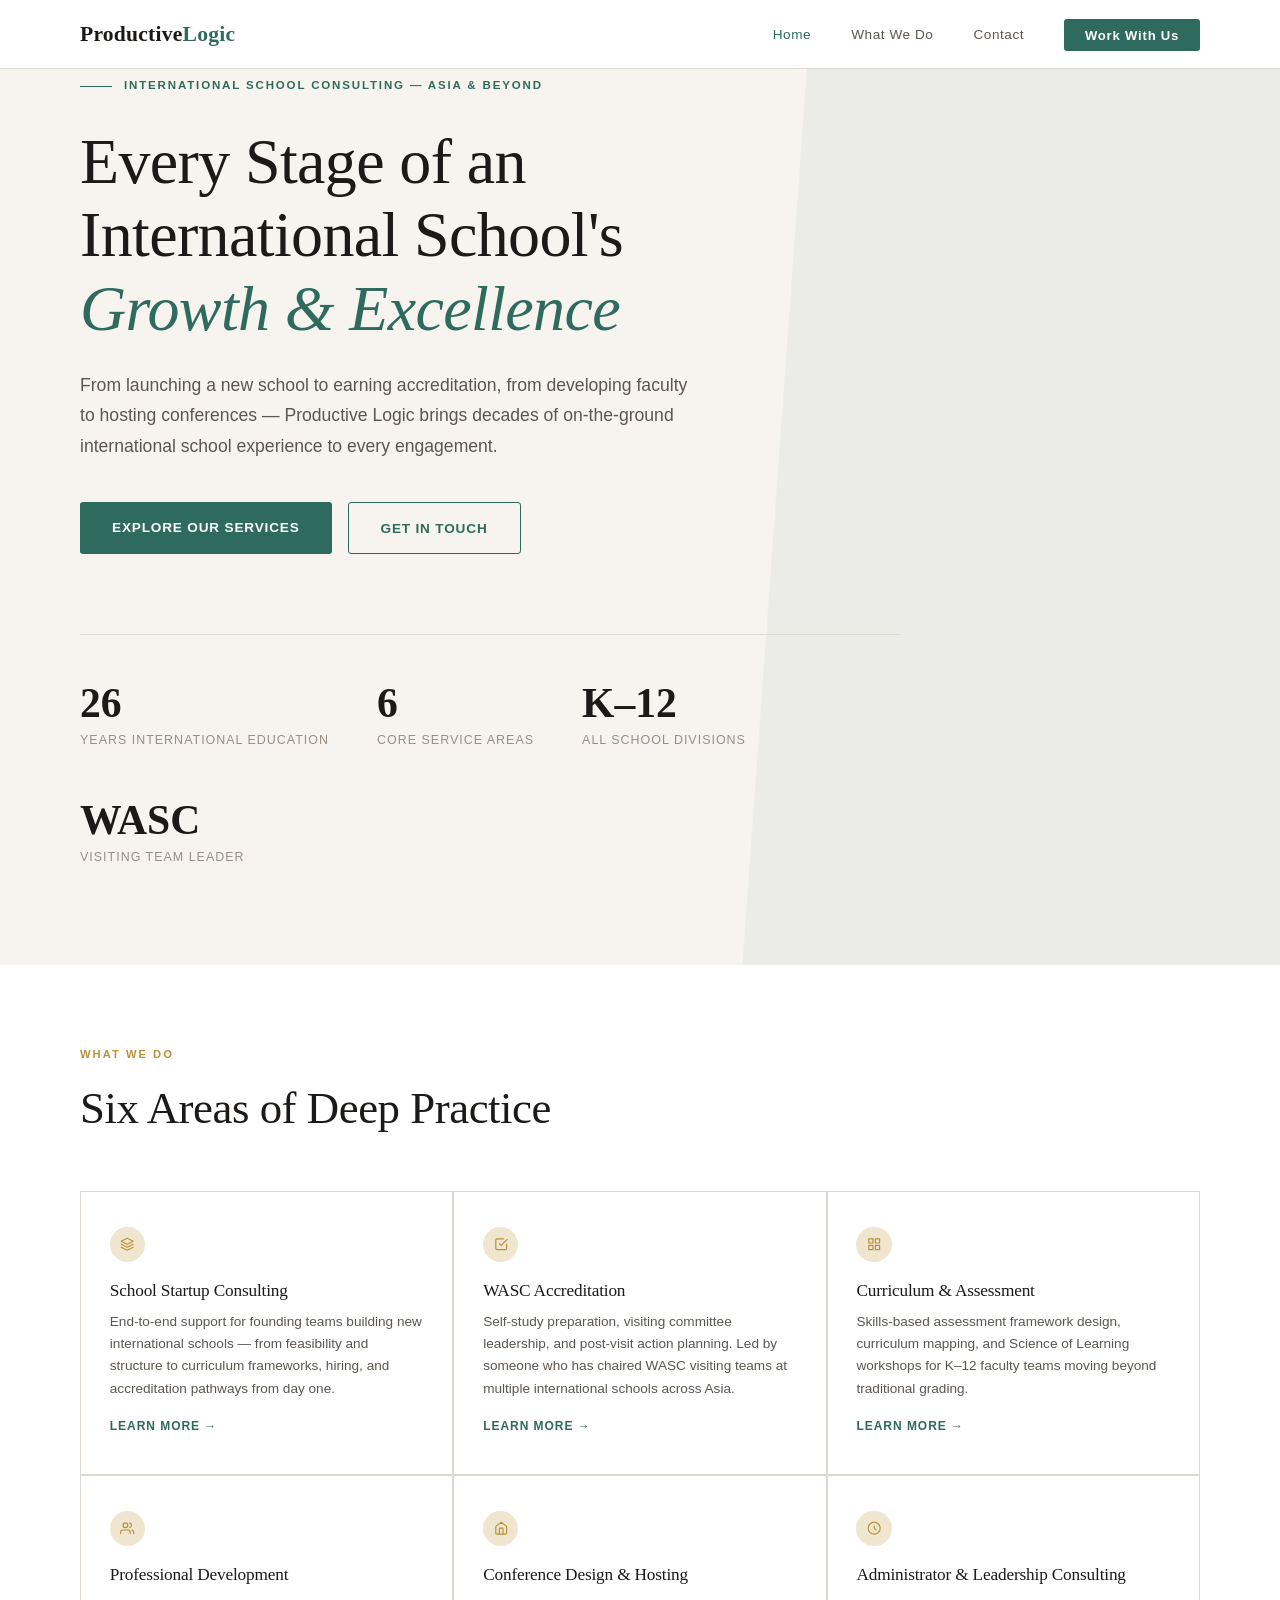
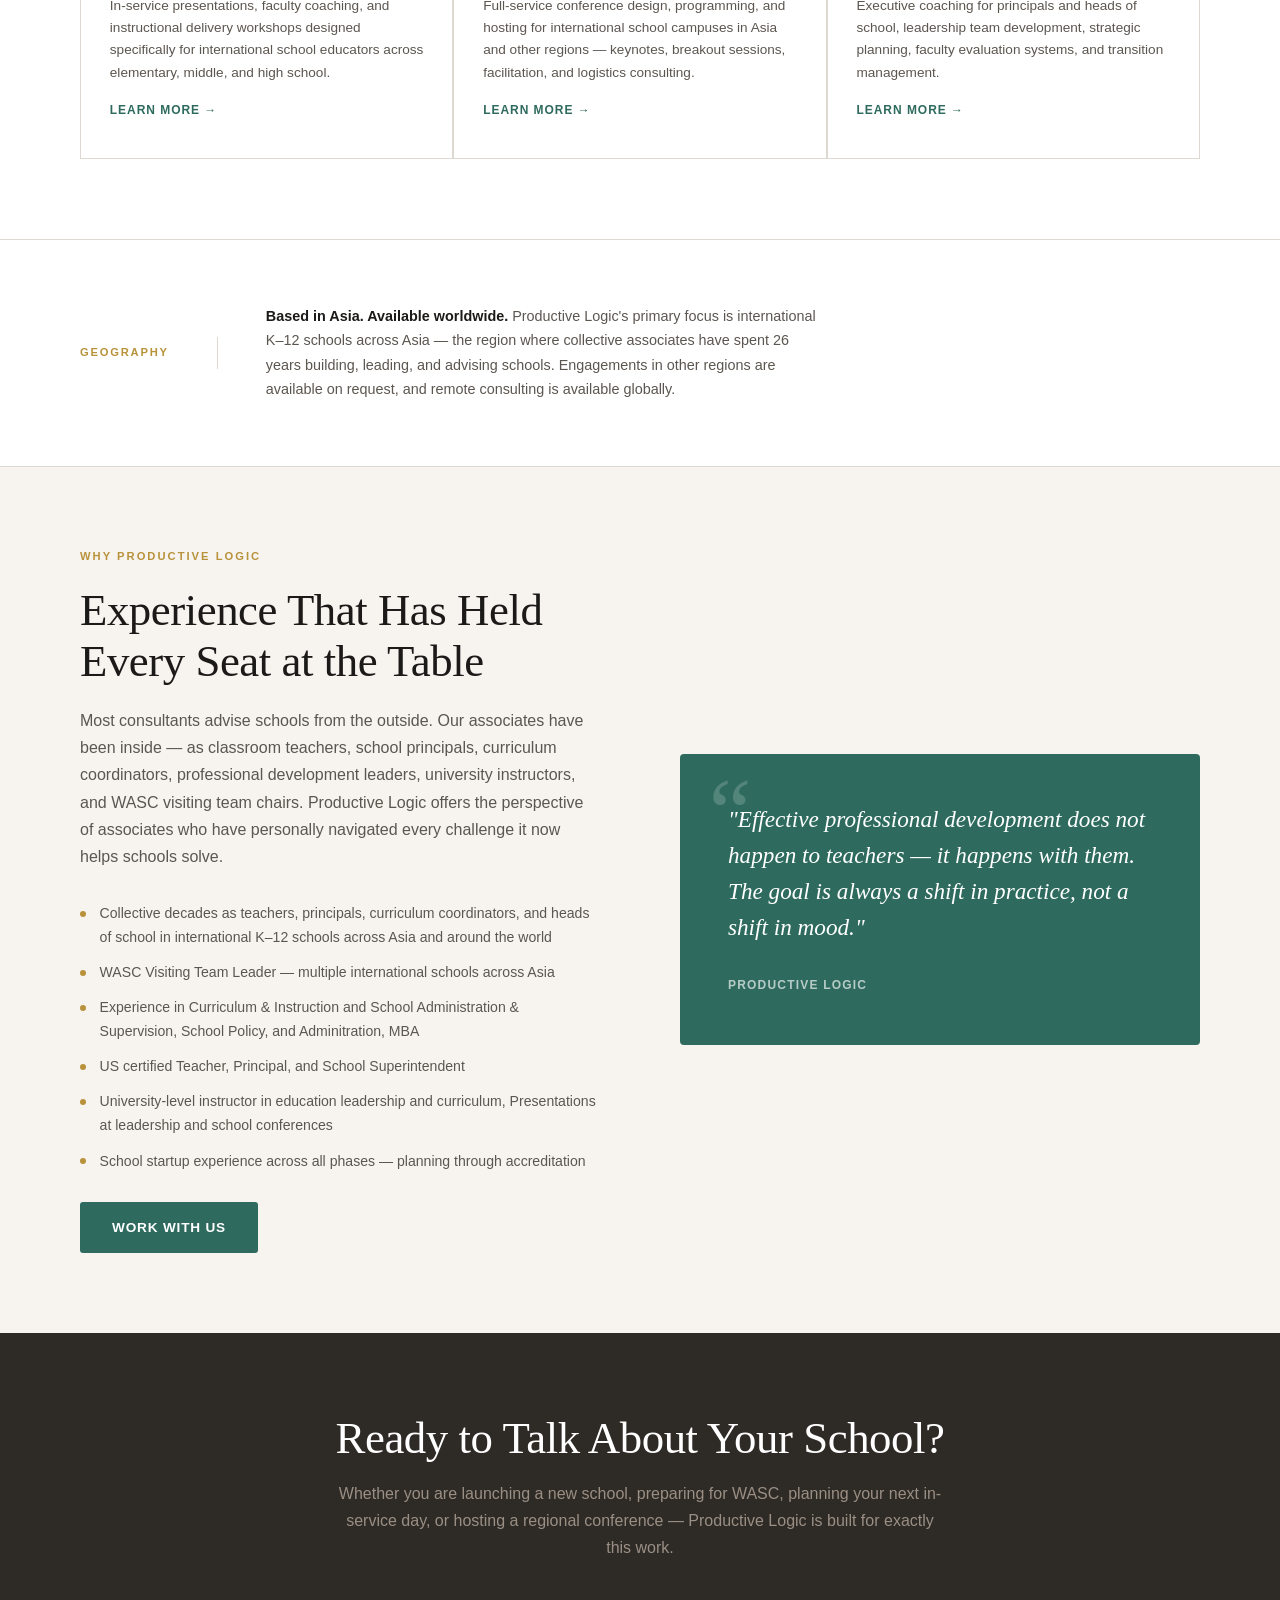
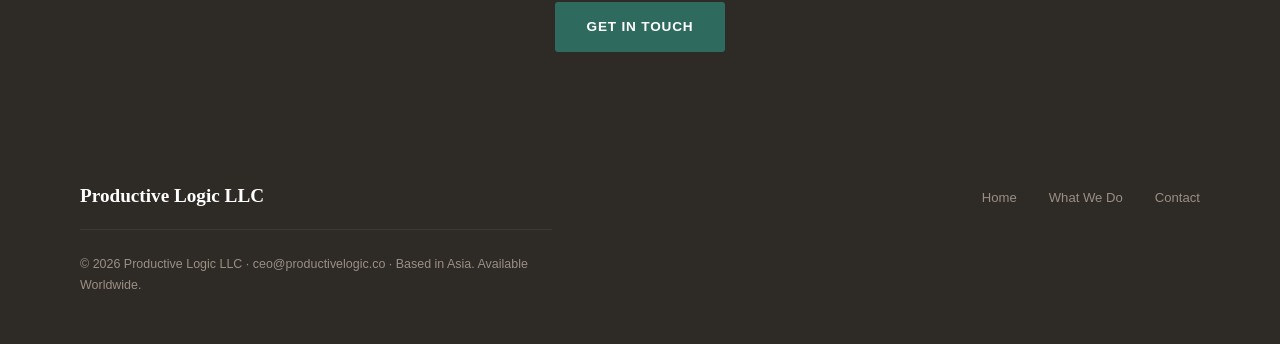
==== commit 4e621ff2: "Update index.html" ====
--- a/index.html
+++ b/index.html
@@ -3,7 +3,7 @@
 <head>
   <meta charset="UTF-8" />
   <meta name="viewport" content="width=device-width, initial-scale=1.0" />
-  <title>Productive Logic — International School Consulting & Full-Scale Professional Development</title>
+  <title>Productive Logic - International School Consulting & Full-Scale Professional Development</title>
   <meta name="description" content="Productive Logic partners with international K–12 schools across Asia and beyond — from school startup to WASC accreditation, professional development, curriculum design, conference hosting, and leadership consulting." />
   <link rel="stylesheet" href="css/style.css" />
   <style>
@@ -260,7 +260,7 @@
         <span class="hero-eyebrow">International School Consulting — Asia &amp; Beyond</span>
         <h1>Every Stage of an<br>International School's<br><em>Growth &amp; Excellence</em></h1>
         <p class="hero-sub">
-          From launching a new school to earning accreditation, from developing faculty to hosting conferences — Productive Logic brings 26 years of on-the-ground international school experience to every engagement.
+          From launching a new school to earning accreditation, from developing faculty to hosting conferences — Productive Logic brings decades of on-the-ground international school experience to every engagement.
         </p>
         <div class="hero-actions">
           <a href="what-we-do.html" class="btn btn-primary">Explore Our Services</a>
@@ -365,9 +365,9 @@
           <ul class="why-credentials">
             <li>Collective decades as teachers, principals, curriculum coordinators, and heads of school in international K–12 schools across Asia and around the world</li>
             <li>WASC Visiting Team Leader — multiple international schools across Asia</li>
-            <li>Dual master's degrees in Curriculum &amp; Instruction and School Administration &amp; Supervision, Doctorate in School Policy and Adminitration, MBA</li>
-            <li>New York State certified Teacher, Principal, and School Superintendent</li>
-            <li>University-level instructor in education leadership and curriculum, Presenter at leadership and school conferences</li>
+            <li>Experience in Curriculum &amp; Instruction and School Administration &amp; Supervision, School Policy, and Adminitration, MBA</li>
+            <li>US certified Teacher, Principal, and School Superintendent</li>
+            <li>University-level instructor in education leadership and curriculum, Presentations at leadership and school conferences</li>
             <li>School startup experience across all phases — planning through accreditation</li>
           </ul>
           <a href="contact.html" class="btn btn-primary" style="margin-top:1.8rem;">Work With Us</a>
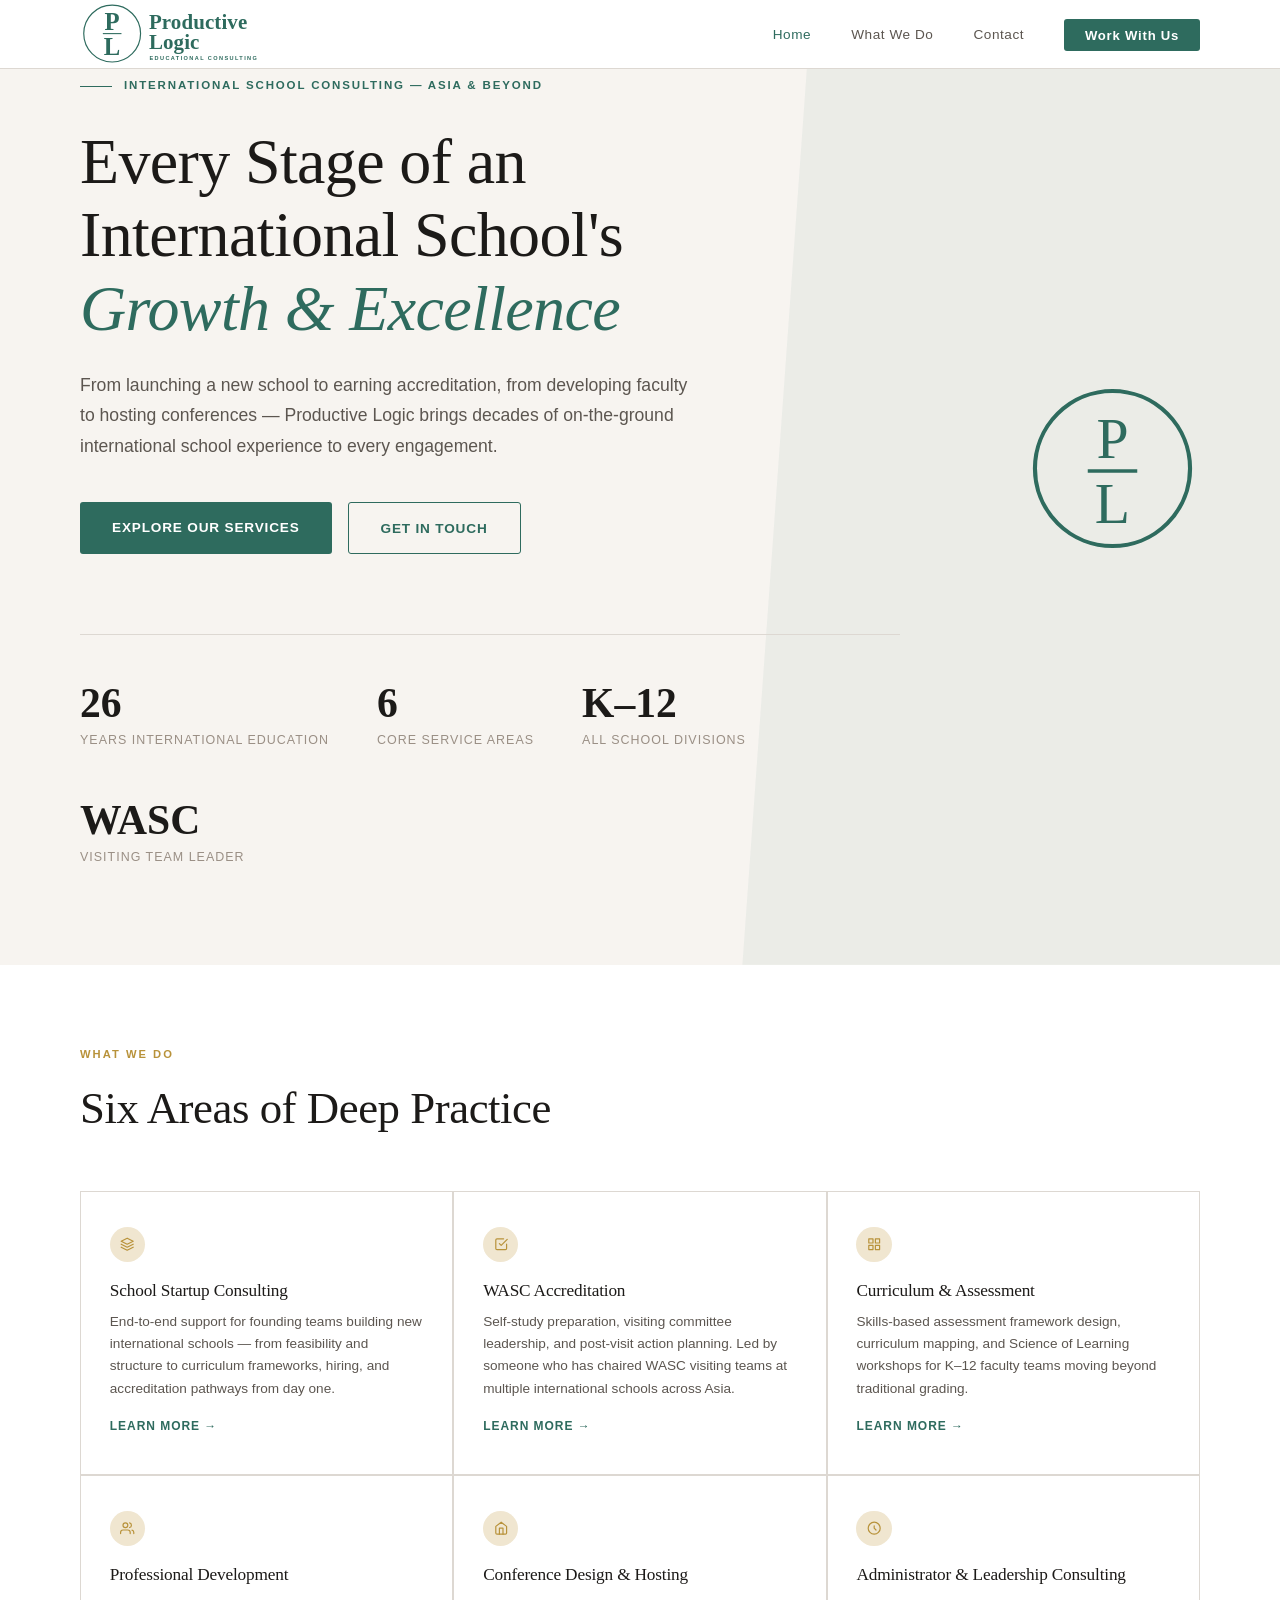
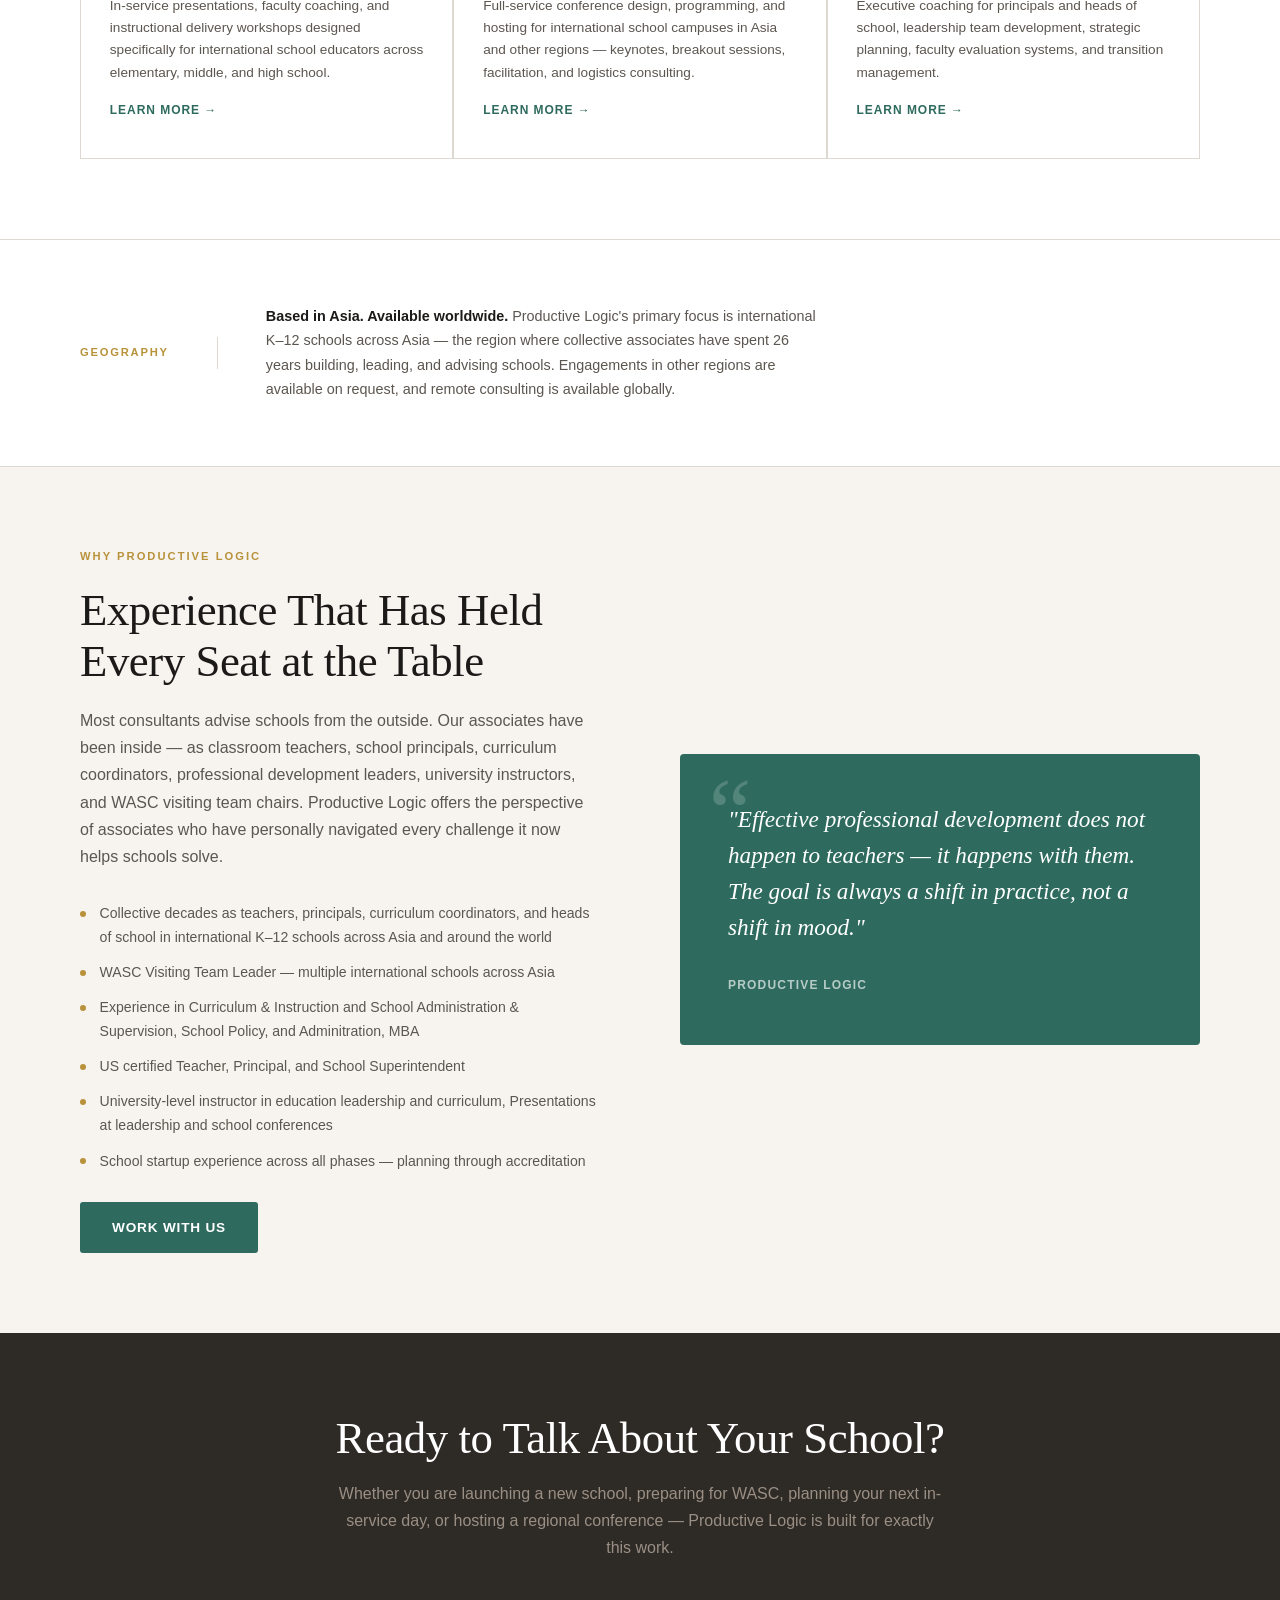
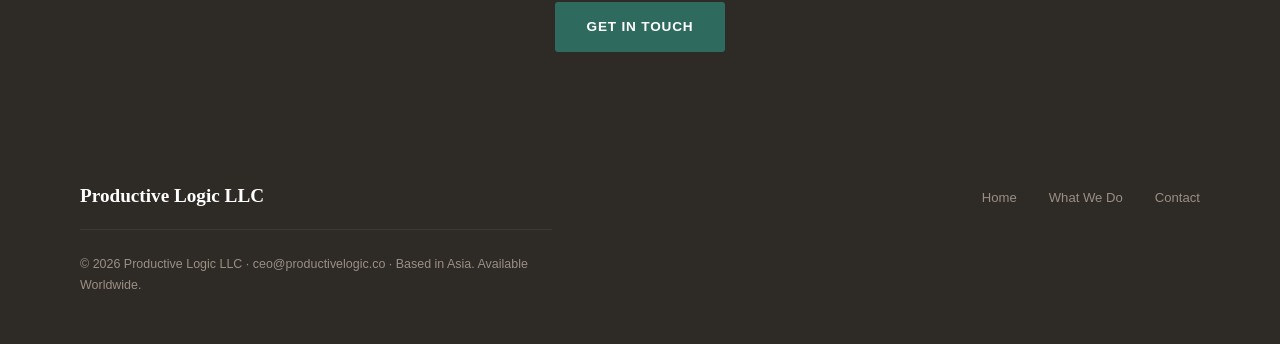
==== commit b631b948: "Update index.html" ====
--- a/index.html
+++ b/index.html
@@ -1,3 +1,4 @@
+
 <!DOCTYPE html>
 <html lang="en">
 <head>
@@ -6,8 +7,32 @@
   <title>Productive Logic - International School Consulting & Full-Scale Professional Development</title>
   <meta name="description" content="Productive Logic partners with international K–12 schools across Asia and beyond — from school startup to WASC accreditation, professional development, curriculum design, conference hosting, and leadership consulting." />
   <link rel="stylesheet" href="css/style.css" />
+
   <style>
-    /* ── Hero ── */
+    /* Productive Logic logo branding */
+    .pl-brand-link {
+      display: inline-flex;
+      align-items: center;
+      line-height: 1;
+    }
+
+    .pl-brand-link svg {
+      display: block;
+      width: 205px;
+      max-width: 31vw;
+      height: auto;
+      color: var(--accent);
+    }
+
+    .pl-round-logo {
+      width: 165px;
+      max-width: 100%;
+      height: auto;
+      display: block;
+      color: var(--accent);
+    }
+
+    /* Hero */
     .hero {
       min-height: 92vh;
       display: flex;
@@ -16,17 +41,41 @@
       position: relative;
       overflow: hidden;
     }
+
     .hero::before {
       content: '';
       position: absolute;
-      top: 0; right: 0;
+      top: 0;
+      right: 0;
       width: 42%;
       height: 100%;
       background: var(--accent);
       opacity: 0.06;
       clip-path: polygon(12% 0, 100% 0, 100% 100%, 0% 100%);
     }
-    .hero-content { position: relative; z-index: 1; max-width: 820px; }
+
+    .hero-inner {
+      display: grid;
+      grid-template-columns: minmax(0, 1fr) 175px;
+      align-items: center;
+      gap: 3rem;
+      position: relative;
+      z-index: 1;
+    }
+
+    .hero-content {
+      position: relative;
+      z-index: 1;
+      max-width: 820px;
+    }
+
+    .hero-logo {
+      display: flex;
+      align-items: center;
+      justify-content: center;
+      align-self: center;
+    }
+
     .hero-eyebrow {
       display: inline-flex;
       align-items: center;
@@ -38,6 +87,7 @@
       color: var(--accent);
       margin-bottom: 1.8rem;
     }
+
     .hero-eyebrow::before {
       content: '';
       display: block;
@@ -45,8 +95,17 @@
       height: 1.5px;
       background: var(--accent);
     }
-    .hero h1 { margin-bottom: 1.5rem; color: var(--ink); }
-    .hero h1 em { font-style: italic; color: var(--accent); }
+
+    .hero h1 {
+      margin-bottom: 1.5rem;
+      color: var(--ink);
+    }
+
+    .hero h1 em {
+      font-style: italic;
+      color: var(--accent);
+    }
+
     .hero-sub {
       font-size: 1.1rem;
       line-height: 1.75;
@@ -54,7 +113,13 @@
       margin-bottom: 2.5rem;
       max-width: 64ch;
     }
-    .hero-actions { display: flex; gap: 1rem; flex-wrap: wrap; }
+
+    .hero-actions {
+      display: flex;
+      gap: 1rem;
+      flex-wrap: wrap;
+    }
+
     .hero-stat-row {
       display: flex;
       gap: 3rem;
@@ -63,6 +128,7 @@
       border-top: 1px solid var(--rule);
       flex-wrap: wrap;
     }
+
     .hero-stat strong {
       display: block;
       font-family: 'Cormorant Garamond', serif;
@@ -71,6 +137,7 @@
       color: var(--ink);
       line-height: 1;
     }
+
     .hero-stat span {
       font-size: 0.78rem;
       font-weight: 500;
@@ -79,8 +146,12 @@
       color: var(--mid);
     }
 
-    /* ── Services Grid ── */
-    .services-strip { background: var(--white); padding: 5rem 0; }
+    /* Services Grid */
+    .services-strip {
+      background: var(--white);
+      padding: 5rem 0;
+    }
+
     .services-grid {
       display: grid;
       grid-template-columns: repeat(3, 1fr);
@@ -89,12 +160,17 @@
       border: 1px solid var(--rule);
       margin-top: 3.5rem;
     }
+
     .service-card {
       background: var(--white);
       padding: 2.2rem 1.8rem;
       transition: background 0.22s;
     }
-    .service-card:hover { background: var(--warm-bg); }
+
+    .service-card:hover {
+      background: var(--warm-bg);
+    }
+
     .service-icon {
       width: 2.2rem;
       height: 2.2rem;
@@ -105,13 +181,29 @@
       justify-content: center;
       margin-bottom: 1.2rem;
     }
+
     .service-icon svg {
-      width: 0.9rem; height: 0.9rem;
-      stroke: var(--gold); fill: none;
-      stroke-width: 2; stroke-linecap: round; stroke-linejoin: round;
-    }
-    .service-card h3 { font-size: 1.08rem; color: var(--ink); margin-bottom: 0.6rem; }
-    .service-card p  { font-size: 0.85rem; line-height: 1.65; color: var(--slate); }
+      width: 0.9rem;
+      height: 0.9rem;
+      stroke: var(--gold);
+      fill: none;
+      stroke-width: 2;
+      stroke-linecap: round;
+      stroke-linejoin: round;
+    }
+
+    .service-card h3 {
+      font-size: 1.08rem;
+      color: var(--ink);
+      margin-bottom: 0.6rem;
+    }
+
+    .service-card p {
+      font-size: 0.85rem;
+      line-height: 1.65;
+      color: var(--slate);
+    }
+
     .card-link {
       display: inline-flex;
       align-items: center;
@@ -124,18 +216,32 @@
       color: var(--accent);
       transition: gap 0.2s;
     }
-    .card-link:hover { gap: 0.7rem; }
-
-    /* ── Why Strip ── */
-    .why-strip { background: var(--warm-bg); padding: 5rem 0; }
+
+    .card-link:hover {
+      gap: 0.7rem;
+    }
+
+    /* Why Productive Logic */
+    .why-strip {
+      background: var(--warm-bg);
+      padding: 5rem 0;
+    }
+
     .why-inner {
       display: grid;
       grid-template-columns: 1fr 1fr;
       gap: 5rem;
       align-items: center;
     }
-    .why-text h2 { margin-bottom: 1.2rem; }
-    .why-text p  { margin-bottom: 1rem; }
+
+    .why-text h2 {
+      margin-bottom: 1.2rem;
+    }
+
+    .why-text p {
+      margin-bottom: 1rem;
+    }
+
     .why-credentials {
       list-style: none;
       margin-top: 2rem;
@@ -143,6 +249,7 @@
       flex-direction: column;
       gap: 0.7rem;
     }
+
     .why-credentials li {
       display: flex;
       align-items: flex-start;
@@ -150,14 +257,17 @@
       font-size: 0.88rem;
       color: var(--slate);
     }
+
     .why-credentials li::before {
       content: '';
       flex-shrink: 0;
-      width: 6px; height: 6px;
+      width: 6px;
+      height: 6px;
       border-radius: 50%;
       background: var(--gold);
       margin-top: 0.55rem;
     }
+
     .why-pull {
       background: var(--accent);
       color: var(--white);
@@ -165,6 +275,7 @@
       border-radius: 4px;
       position: relative;
     }
+
     .why-pull::before {
       content: '\201C';
       font-family: 'Cormorant Garamond', serif;
@@ -172,8 +283,10 @@
       line-height: 0.7;
       color: rgba(255,255,255,0.18);
       position: absolute;
-      top: 1.5rem; left: 1.8rem;
-    }
+      top: 1.5rem;
+      left: 1.8rem;
+    }
+
     .why-pull blockquote {
       font-family: 'Cormorant Garamond', serif;
       font-size: 1.45rem;
@@ -184,6 +297,7 @@
       z-index: 1;
       margin-bottom: 1.5rem;
     }
+
     .why-pull cite {
       font-size: 0.75rem;
       font-style: normal;
@@ -193,19 +307,21 @@
       color: rgba(255,255,255,0.65);
     }
 
-    /* ── Geography strip ── */
+    /* Geography strip */
     .geo-strip {
       background: var(--white);
       padding: 4rem 0;
       border-top: 1px solid var(--rule);
       border-bottom: 1px solid var(--rule);
     }
+
     .geo-inner {
       display: flex;
       align-items: center;
       gap: 3rem;
       flex-wrap: wrap;
     }
+
     .geo-label {
       font-size: 0.7rem;
       font-weight: 600;
@@ -214,37 +330,165 @@
       color: var(--gold);
       flex-shrink: 0;
     }
-    .geo-rule { width: 1px; height: 2rem; background: var(--rule); }
+
+    .geo-rule {
+      width: 1px;
+      height: 2rem;
+      background: var(--rule);
+    }
+
     .geo-text {
       font-size: 0.9rem;
       color: var(--slate);
       max-width: 70ch;
     }
-    .geo-text strong { color: var(--ink); }
-
-    /* ── CTA Banner ── */
-    .cta-banner { background: var(--warm-dark); padding: 5rem 0; text-align: center; }
-    .cta-banner h2 { color: var(--white); margin-bottom: 1rem; }
-    .cta-banner p  { color: var(--mid); margin: 0 auto 2.5rem; font-size: 1rem; }
-
+
+    .geo-text strong {
+      color: var(--ink);
+    }
+
+    /* Contact Banner */
+    .cta-banner {
+      background: var(--warm-dark);
+      padding: 5rem 0;
+      text-align: center;
+    }
+
+    .cta-banner h2 {
+      color: var(--white);
+      margin-bottom: 1rem;
+    }
+
+    .cta-banner p {
+      color: var(--mid);
+      margin: 0 auto 2.5rem;
+      font-size: 1rem;
+    }
+
+    /* Responsive layout */
     @media (max-width: 900px) {
-      .services-grid { grid-template-columns: repeat(2, 1fr); }
-    }
+      .services-grid {
+        grid-template-columns: repeat(2, 1fr);
+      }
+
+      .hero-inner {
+        grid-template-columns: minmax(0, 1fr) 125px;
+        gap: 2rem;
+      }
+
+      .pl-round-logo {
+        width: 125px;
+      }
+    }
+
     @media (max-width: 768px) {
-      .hero { min-height: auto; padding: 4rem 0 3rem; }
-      .hero-stat-row { gap: 2rem; margin-top: 3rem; padding-top: 2rem; }
-      .services-grid { grid-template-columns: 1fr; }
-      .why-inner { grid-template-columns: 1fr; gap: 2.5rem; }
-      .geo-rule { display: none; }
+      .hero {
+        min-height: auto;
+        padding: 4rem 0 3rem;
+      }
+
+      .hero-inner {
+        grid-template-columns: 1fr;
+        gap: 2.5rem;
+      }
+
+      .hero-logo {
+        justify-content: flex-start;
+      }
+
+      .pl-round-logo {
+        width: 110px;
+      }
+
+      .hero-stat-row {
+        gap: 2rem;
+        margin-top: 3rem;
+        padding-top: 2rem;
+      }
+
+      .services-grid {
+        grid-template-columns: 1fr;
+      }
+
+      .why-inner {
+        grid-template-columns: 1fr;
+        gap: 2.5rem;
+      }
+
+      .geo-rule {
+        display: none;
+      }
+    }
+
+    @media (max-width: 480px) {
+      .pl-brand-link svg {
+        width: 155px;
+        max-width: 42vw;
+      }
     }
   </style>
 </head>
+
 <body class="page-body">
 
+  <!-- Navigation -->
   <nav>
     <div class="nav-inner">
-      <a href="index.html" class="nav-logo">Productive<span>Logic</span></a>
-      <button class="nav-toggle" aria-label="Toggle menu"><span></span><span></span><span></span></button>
+
+      <!-- Green horizontal Productive Logic logo -->
+      <a href="index.html"
+         class="nav-logo pl-brand-link"
+         aria-label="Productive Logic — Home">
+
+        <svg viewBox="0 0 440 140"
+             role="img"
+             aria-label="Productive Logic Educational Consulting"
+             xmlns="http://www.w3.org/2000/svg">
+
+          <circle cx="69" cy="70" r="61"
+                  fill="none"
+                  stroke="currentColor"
+                  stroke-width="2.5"/>
+
+          <text x="69" y="62"
+                text-anchor="middle"
+                font-size="53"
+                font-family="Georgia,serif"
+                fill="currentColor">P</text>
+
+          <line x1="49" y1="70"
+                x2="89" y2="70"
+                stroke="currentColor"
+                stroke-width="2.3"/>
+
+          <text x="69" y="115"
+                text-anchor="middle"
+                font-size="53"
+                font-family="Georgia,serif"
+                fill="currentColor">L</text>
+
+          <text x="148" y="60"
+                font-size="45"
+                font-family="Georgia,serif"
+                fill="currentColor">Productive</text>
+
+          <text x="148" y="103"
+                font-size="45"
+                font-family="Georgia,serif"
+                fill="currentColor">Logic</text>
+
+          <text x="149" y="126"
+                font-size="12"
+                letter-spacing="3"
+                font-family="Arial,sans-serif"
+                fill="currentColor">EDUCATIONAL CONSULTING</text>
+        </svg>
+      </a>
+
+      <button class="nav-toggle" aria-label="Toggle menu">
+        <span></span><span></span><span></span>
+      </button>
+
       <ul class="nav-links">
         <li><a href="index.html" class="active">Home</a></li>
         <li><a href="what-we-do.html">What We Do</a></li>
@@ -254,153 +498,389 @@
     </div>
   </nav>
 
+  <!-- Main Hero -->
   <section class="hero">
     <div class="container">
-      <div class="hero-content">
-        <span class="hero-eyebrow">International School Consulting — Asia &amp; Beyond</span>
-        <h1>Every Stage of an<br>International School's<br><em>Growth &amp; Excellence</em></h1>
-        <p class="hero-sub">
-          From launching a new school to earning accreditation, from developing faculty to hosting conferences — Productive Logic brings decades of on-the-ground international school experience to every engagement.
-        </p>
-        <div class="hero-actions">
-          <a href="what-we-do.html" class="btn btn-primary">Explore Our Services</a>
-          <a href="contact.html" class="btn btn-outline">Get in Touch</a>
-        </div>
-        <div class="hero-stat-row">
-          <div class="hero-stat"><strong>26</strong><span>Years International Education</span></div>
-          <div class="hero-stat"><strong>6</strong><span>Core Service Areas</span></div>
-          <div class="hero-stat"><strong>K–12</strong><span>All School Divisions</span></div>
-          <div class="hero-stat"><strong>WASC</strong><span>Visiting Team Leader</span></div>
-        </div>
+      <div class="hero-inner">
+
+        <div class="hero-content">
+
+          <span class="hero-eyebrow">
+            International School Consulting — Asia &amp; Beyond
+          </span>
+
+          <h1>
+            Every Stage of an<br>
+            International School's<br>
+            <em>Growth &amp; Excellence</em>
+          </h1>
+
+          <p class="hero-sub">
+            From launching a new school to earning accreditation,
+            from developing faculty to hosting conferences —
+            Productive Logic brings decades of on-the-ground
+            international school experience to every engagement.
+          </p>
+
+          <div class="hero-actions">
+            <a href="what-we-do.html" class="btn btn-primary">
+              Explore Our Services
+            </a>
+            <a href="contact.html" class="btn btn-outline">
+              Get in Touch
+            </a>
+          </div>
+
+          <div class="hero-stat-row">
+            <div class="hero-stat">
+              <strong>26</strong>
+              <span>Years International Education</span>
+            </div>
+            <div class="hero-stat">
+              <strong>6</strong>
+              <span>Core Service Areas</span>
+            </div>
+            <div class="hero-stat">
+              <strong>K–12</strong>
+              <span>All School Divisions</span>
+            </div>
+            <div class="hero-stat">
+              <strong>WASC</strong>
+              <span>Visiting Team Leader</span>
+            </div>
+          </div>
+
+        </div>
+
+        <!-- Green circular Productive Logic logo -->
+        <div class="hero-logo">
+          <svg class="pl-round-logo"
+               viewBox="0 0 200 200"
+               role="img"
+               aria-label="Productive Logic circular P over L logo"
+               xmlns="http://www.w3.org/2000/svg">
+
+            <circle cx="100" cy="100" r="94"
+                    fill="none"
+                    stroke="currentColor"
+                    stroke-width="5"/>
+
+            <text x="100" y="87"
+                  text-anchor="middle"
+                  font-family="Georgia,serif"
+                  font-size="70"
+                  fill="currentColor">P</text>
+
+            <line x1="70" y1="103"
+                  x2="130" y2="103"
+                  stroke="currentColor"
+                  stroke-width="4"/>
+
+            <text x="100" y="166"
+                  text-anchor="middle"
+                  font-family="Georgia,serif"
+                  font-size="70"
+                  fill="currentColor">L</text>
+          </svg>
+        </div>
+
       </div>
     </div>
   </section>
 
+  <!-- Services -->
   <section class="services-strip">
     <div class="container">
+
       <span class="section-label">What We Do</span>
       <h2>Six Areas of Deep Practice</h2>
 
       <div class="services-grid">
 
+        <!-- Service 1 -->
         <div class="service-card">
           <div class="service-icon">
-            <svg viewBox="0 0 24 24"><path d="M12 2L2 7l10 5 10-5-10-5zM2 17l10 5 10-5M2 12l10 5 10-5"/></svg>
+            <svg viewBox="0 0 24 24">
+              <path d="M12 2L2 7l10 5 10-5-10-5zM2 17l10 5 10-5M2 12l10 5 10-5"/>
+            </svg>
           </div>
+
           <h3>School Startup Consulting</h3>
-          <p>End-to-end support for founding teams building new international schools — from feasibility and structure to curriculum frameworks, hiring, and accreditation pathways from day one.</p>
-          <a href="what-we-do.html#startup" class="card-link">Learn more →</a>
-        </div>
-
+
+          <p>
+            End-to-end support for founding teams building new
+            international schools — from feasibility and structure
+            to curriculum frameworks, hiring, and accreditation
+            pathways from day one.
+          </p>
+
+          <a href="what-we-do.html#startup" class="card-link">
+            Learn more →
+          </a>
+        </div>
+
+        <!-- Service 2 -->
         <div class="service-card">
           <div class="service-icon">
-            <svg viewBox="0 0 24 24"><path d="M9 11l3 3L22 4"/><path d="M21 12v7a2 2 0 01-2 2H5a2 2 0 01-2-2V5a2 2 0 012-2h11"/></svg>
+            <svg viewBox="0 0 24 24">
+              <path d="M9 11l3 3L22 4"/>
+              <path d="M21 12v7a2 2 0 01-2 2H5a2 2 0 01-2-2V5a2 2 0 012-2h11"/>
+            </svg>
           </div>
+
           <h3>WASC Accreditation</h3>
-          <p>Self-study preparation, visiting committee leadership, and post-visit action planning. Led by someone who has chaired WASC visiting teams at multiple international schools across Asia.</p>
-          <a href="what-we-do.html#wasc" class="card-link">Learn more →</a>
-        </div>
-
+
+          <p>
+            Self-study preparation, visiting committee leadership,
+            and post-visit action planning. Led by someone who has
+            chaired WASC visiting teams at multiple international
+            schools across Asia.
+          </p>
+
+          <a href="what-we-do.html#wasc" class="card-link">
+            Learn more →
+          </a>
+        </div>
+
+        <!-- Service 3 -->
         <div class="service-card">
           <div class="service-icon">
-            <svg viewBox="0 0 24 24"><rect x="3" y="3" width="7" height="7"/><rect x="14" y="3" width="7" height="7"/><rect x="14" y="14" width="7" height="7"/><rect x="3" y="14" width="7" height="7"/></svg>
+            <svg viewBox="0 0 24 24">
+              <rect x="3" y="3" width="7" height="7"/>
+              <rect x="14" y="3" width="7" height="7"/>
+              <rect x="14" y="14" width="7" height="7"/>
+              <rect x="3" y="14" width="7" height="7"/>
+            </svg>
           </div>
+
           <h3>Curriculum &amp; Assessment</h3>
-          <p>Skills-based assessment framework design, curriculum mapping, and Science of Learning workshops for K–12 faculty teams moving beyond traditional grading.</p>
-          <a href="what-we-do.html#curriculum" class="card-link">Learn more →</a>
-        </div>
-
+
+          <p>
+            Skills-based assessment framework design,
+            curriculum mapping, and Science of Learning
+            workshops for K–12 faculty teams moving beyond
+            traditional grading.
+          </p>
+
+          <a href="what-we-do.html#curriculum" class="card-link">
+            Learn more →
+          </a>
+        </div>
+
+        <!-- Service 4 -->
         <div class="service-card">
           <div class="service-icon">
-            <svg viewBox="0 0 24 24"><path d="M17 21v-2a4 4 0 00-4-4H5a4 4 0 00-4 4v2"/><circle cx="9" cy="7" r="4"/><path d="M23 21v-2a4 4 0 00-3-3.87M16 3.13a4 4 0 010 7.75"/></svg>
+            <svg viewBox="0 0 24 24">
+              <path d="M17 21v-2a4 4 0 00-4-4H5a4 4 0 00-4 4v2"/>
+              <circle cx="9" cy="7" r="4"/>
+              <path d="M23 21v-2a4 4 0 00-3-3.87M16 3.13a4 4 0 010 7.75"/>
+            </svg>
           </div>
+
           <h3>Professional Development</h3>
-          <p>In-service presentations, faculty coaching, and instructional delivery workshops designed specifically for international school educators across elementary, middle, and high school.</p>
-          <a href="what-we-do.html#pd" class="card-link">Learn more →</a>
-        </div>
-
+
+          <p>
+            In-service presentations, faculty coaching, and
+            instructional delivery workshops designed specifically
+            for international school educators across elementary,
+            middle, and high school.
+          </p>
+
+          <a href="what-we-do.html#pd" class="card-link">
+            Learn more →
+          </a>
+        </div>
+
+        <!-- Service 5 -->
         <div class="service-card">
           <div class="service-icon">
-            <svg viewBox="0 0 24 24"><path d="M3 9l9-7 9 7v11a2 2 0 01-2 2H5a2 2 0 01-2-2z"/><polyline points="9 22 9 12 15 12 15 22"/></svg>
+            <svg viewBox="0 0 24 24">
+              <path d="M3 9l9-7 9 7v11a2 2 0 01-2 2H5a2 2 0 01-2-2z"/>
+              <polyline points="9 22 9 12 15 12 15 22"/>
+            </svg>
           </div>
+
           <h3>Conference Design &amp; Hosting</h3>
-          <p>Full-service conference design, programming, and hosting for international school campuses in Asia and other regions — keynotes, breakout sessions, facilitation, and logistics consulting.</p>
-          <a href="what-we-do.html#conferences" class="card-link">Learn more →</a>
-        </div>
-
+
+          <p>
+            Full-service conference design, programming, and
+            hosting for international school campuses in Asia
+            and other regions — keynotes, breakout sessions,
+            facilitation, and logistics consulting.
+          </p>
+
+          <a href="what-we-do.html#conferences" class="card-link">
+            Learn more →
+          </a>
+        </div>
+
+        <!-- Service 6 -->
         <div class="service-card">
           <div class="service-icon">
-            <svg viewBox="0 0 24 24"><circle cx="12" cy="12" r="10"/><path d="M12 8v4l3 3"/></svg>
+            <svg viewBox="0 0 24 24">
+              <circle cx="12" cy="12" r="10"/>
+              <path d="M12 8v4l3 3"/>
+            </svg>
           </div>
+
           <h3>Administrator &amp; Leadership Consulting</h3>
-          <p>Executive coaching for principals and heads of school, leadership team development, strategic planning, faculty evaluation systems, and transition management.</p>
-          <a href="what-we-do.html#leadership" class="card-link">Learn more →</a>
+
+          <p>
+            Executive coaching for principals and heads of school,
+            leadership team development, strategic planning,
+            faculty evaluation systems, and transition management.
+          </p>
+
+          <a href="what-we-do.html#leadership" class="card-link">
+            Learn more →
+          </a>
         </div>
 
       </div>
     </div>
   </section>
 
+  <!-- Geographic Reach -->
   <div class="geo-strip">
     <div class="container">
       <div class="geo-inner">
+
         <span class="geo-label">Geography</span>
         <div class="geo-rule"></div>
+
         <p class="geo-text">
-          <strong>Based in Asia. Available worldwide.</strong> Productive Logic's primary focus is international K–12 schools across Asia — the region where collective associates have spent 26 years building, leading, and advising schools. Engagements in other regions are available on request, and remote consulting is available globally.
+          <strong>Based in Asia. Available worldwide.</strong>
+          Productive Logic's primary focus is international K–12
+          schools across Asia — the region where collective
+          associates have spent 26 years building, leading,
+          and advising schools. Engagements in other regions
+          are available on request, and remote consulting
+          is available globally.
         </p>
+
       </div>
     </div>
   </div>
 
+  <!-- Why Productive Logic -->
   <section class="why-strip">
     <div class="container">
       <div class="why-inner">
+
         <div class="why-text">
           <span class="section-label">Why Productive Logic</span>
-          <h2>Experience That Has Held Every Seat at the Table</h2>
+
+          <h2>
+            Experience That Has Held Every Seat at the Table
+          </h2>
+
           <p>
-            Most consultants advise schools from the outside. Our associates have been inside — as classroom teachers, school principals, curriculum coordinators, professional development leaders, university instructors, and WASC visiting team chairs. Productive Logic offers the perspective of associates who have personally navigated every challenge it now helps schools solve.
+            Most consultants advise schools from the outside.
+            Our associates have been inside — as classroom teachers,
+            school principals, curriculum coordinators, professional
+            development leaders, university instructors, and WASC
+            visiting team chairs. Productive Logic offers the
+            perspective of associates who have personally navigated
+            every challenge it now helps schools solve.
           </p>
+
           <ul class="why-credentials">
-            <li>Collective decades as teachers, principals, curriculum coordinators, and heads of school in international K–12 schools across Asia and around the world</li>
-            <li>WASC Visiting Team Leader — multiple international schools across Asia</li>
-            <li>Experience in Curriculum &amp; Instruction and School Administration &amp; Supervision, School Policy, and Adminitration, MBA</li>
-            <li>US certified Teacher, Principal, and School Superintendent</li>
-            <li>University-level instructor in education leadership and curriculum, Presentations at leadership and school conferences</li>
-            <li>School startup experience across all phases — planning through accreditation</li>
+            <li>
+              Collective decades as teachers, principals,
+              curriculum coordinators, and heads of school in
+              international K–12 schools across Asia and
+              around the world
+            </li>
+
+            <li>
+              WASC Visiting Team Leader — multiple international
+              schools across Asia
+            </li>
+
+            <li>
+              Experience in Curriculum &amp; Instruction and
+              School Administration &amp; Supervision,
+              School Policy, and Adminitration, MBA
+            </li>
+
+            <li>
+              US certified Teacher, Principal, and
+              School Superintendent
+            </li>
+
+            <li>
+              University-level instructor in education leadership
+              and curriculum, Presentations at leadership and
+              school conferences
+            </li>
+
+            <li>
+              School startup experience across all phases —
+              planning through accreditation
+            </li>
           </ul>
-          <a href="contact.html" class="btn btn-primary" style="margin-top:1.8rem;">Work With Us</a>
-        </div>
+
+          <a href="contact.html"
+             class="btn btn-primary"
+             style="margin-top:1.8rem;">
+            Work With Us
+          </a>
+        </div>
+
         <div class="why-pull">
           <blockquote>
-            "Effective professional development does not happen to teachers — it happens with them. The goal is always a shift in practice, not a shift in mood."
+            "Effective professional development does not happen
+            to teachers — it happens with them. The goal is
+            always a shift in practice, not a shift in mood."
           </blockquote>
+
           <cite>Productive Logic</cite>
         </div>
+
       </div>
     </div>
   </section>
 
+  <!-- Contact Invitation -->
   <section class="cta-banner">
     <div class="container">
+
       <h2>Ready to Talk About Your School?</h2>
-      <p>Whether you are launching a new school, preparing for WASC, planning your next in-service day, or hosting a regional conference — Productive Logic is built for exactly this work.</p>
-      <a href="contact.html" class="btn btn-primary">Get in Touch</a>
+
+      <p>
+        Whether you are launching a new school, preparing for WASC,
+        planning your next in-service day, or hosting a regional
+        conference — Productive Logic is built for exactly this work.
+      </p>
+
+      <a href="contact.html" class="btn btn-primary">
+        Get in Touch
+      </a>
+
     </div>
   </section>
 
+  <!-- Footer -->
   <footer>
     <div class="container">
       <div class="footer-inner">
-        <div class="footer-logo">Productive Logic LLC</div>
+
+        <div class="footer-logo">
+          Productive Logic LLC
+        </div>
+
         <ul class="footer-links">
           <li><a href="index.html">Home</a></li>
           <li><a href="what-we-do.html">What We Do</a></li>
           <li><a href="contact.html">Contact</a></li>
         </ul>
+
       </div>
-      <p class="footer-copy">© 2026 Productive Logic LLC · ceo@productivelogic.co · Based in Asia. Available Worldwide.</p>
+
+      <p class="footer-copy">
+        © 2026 Productive Logic LLC · ceo@productivelogic.co ·
+        Based in Asia. Available Worldwide.
+      </p>
     </div>
   </footer>
 
